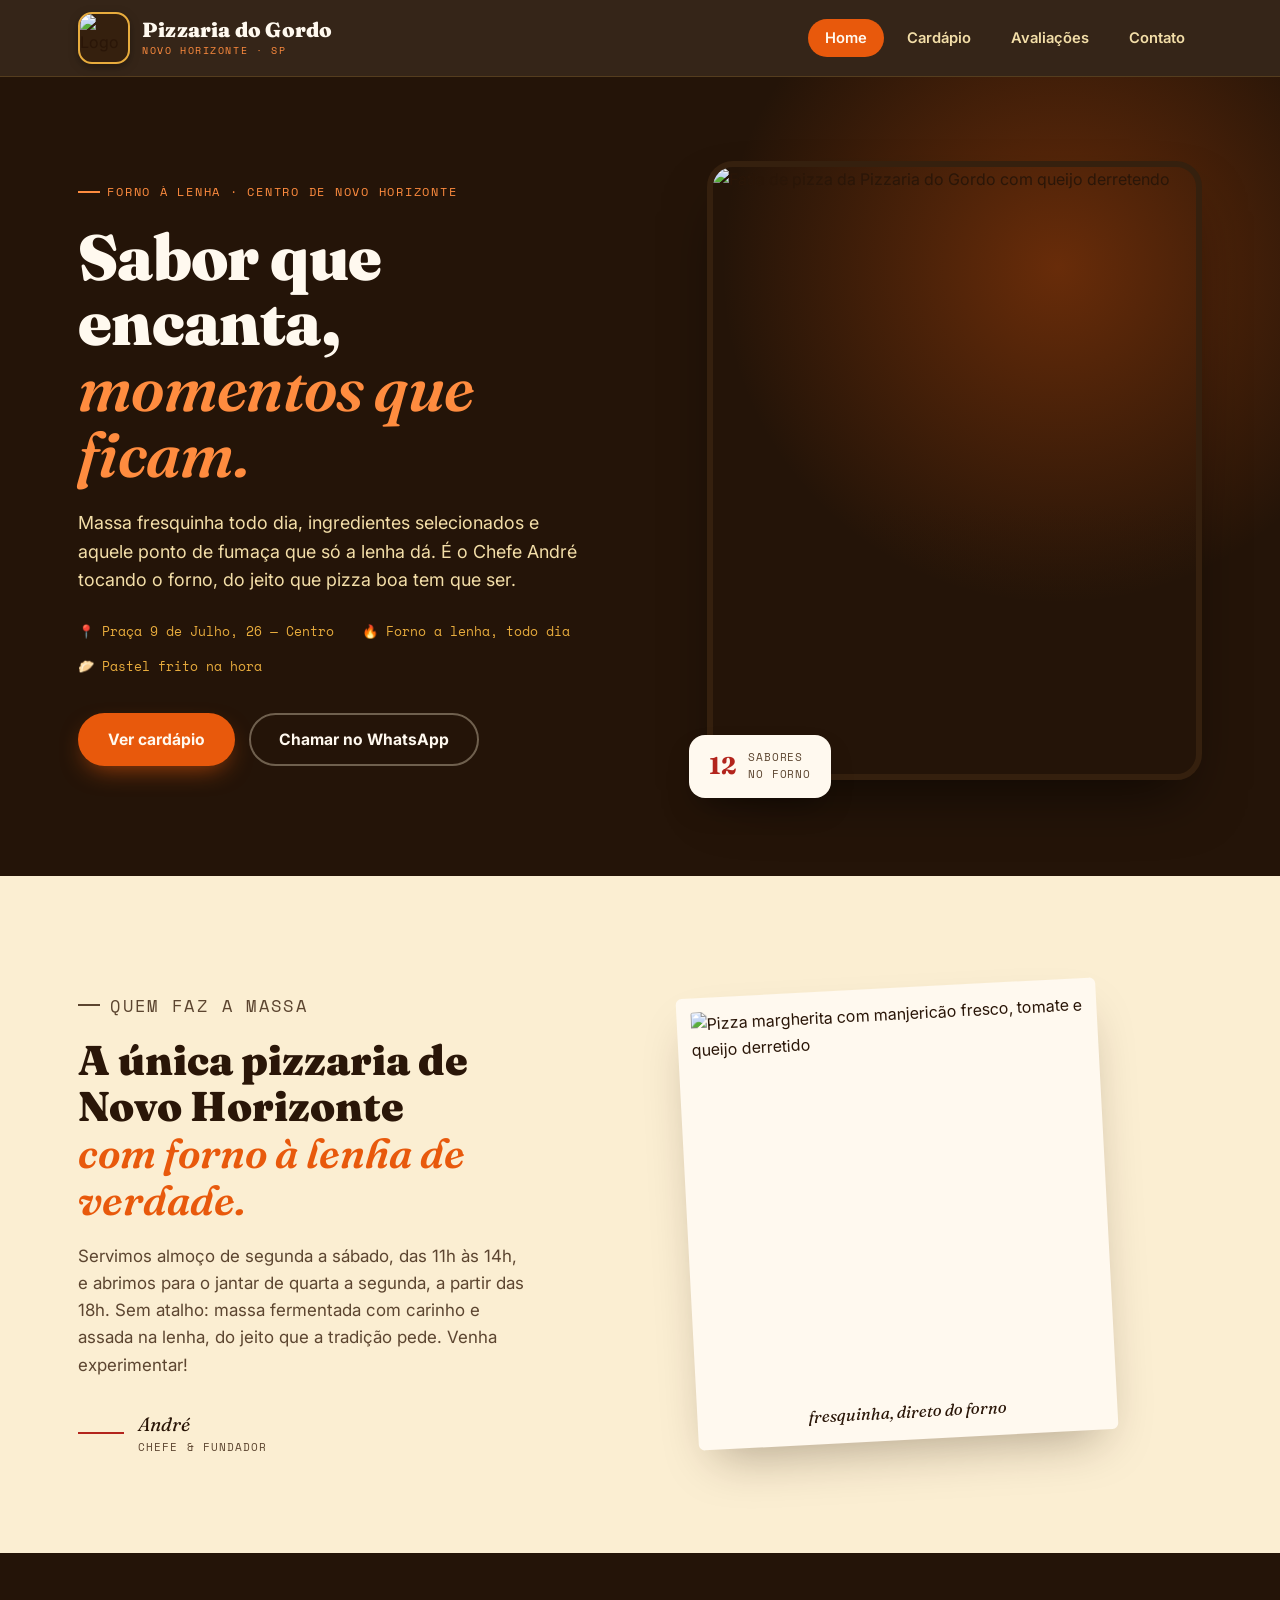
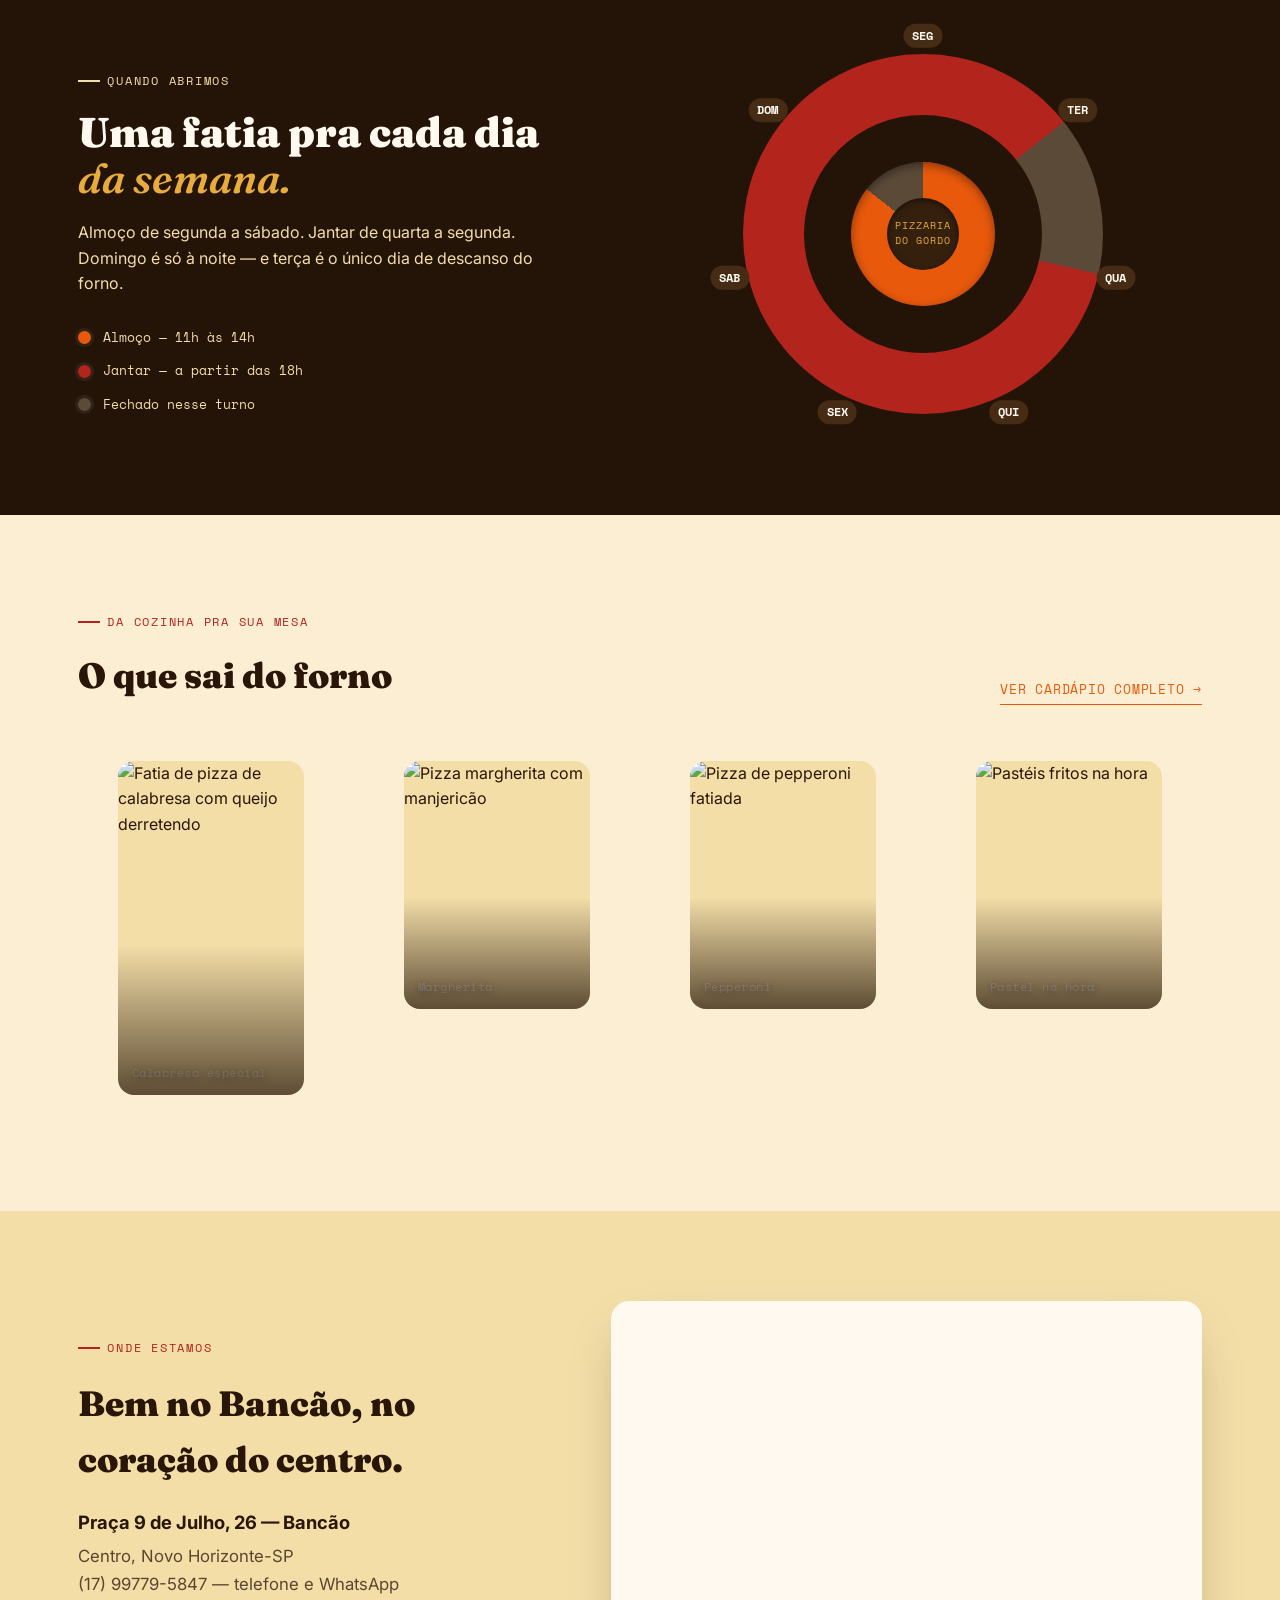
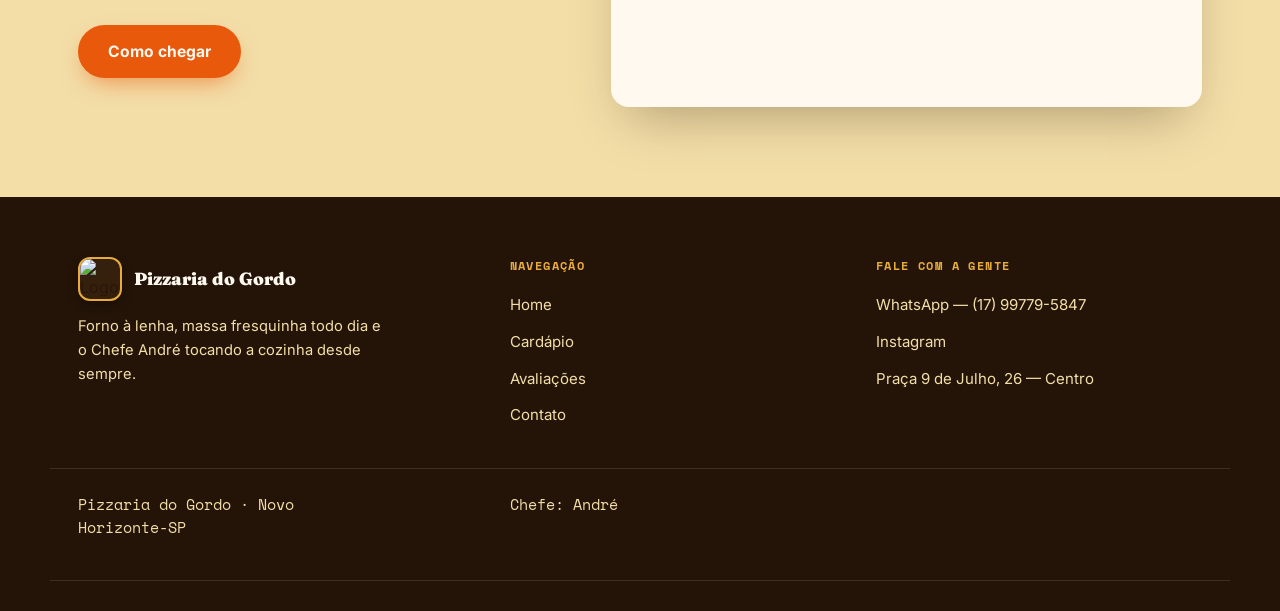
==== index.html @ e4cb2fdd "Painel admin e integração com Supabase" ====
<!DOCTYPE html>
<html lang="pt-br">
<head>
    <meta charset="UTF-8">
    <meta name="viewport" content="width=device-width, initial-scale=1.0">
    <title>Home — Pizzaria Do Gordo</title>
    <script>
        // lê a direção salva (vt-dir) antes da página desenhar, pra saber
        // de que lado o slide deve entrar — some em seguida
        (function () {
            var dir = sessionStorage.getItem("vt-dir");
            if (dir === "back") document.documentElement.classList.add("vt-back");
            sessionStorage.removeItem("vt-dir");
        })();
    </script>
    <link rel="stylesheet" href="style.css">
    <style>
        /* dados do horário — específico desta página (roda de fatias) */
        .wheel-ring{
            background: conic-gradient(
                var(--tomato)   0deg     51.43deg,   /* SEG jantar */
                var(--dot-off)  51.43deg 102.86deg,  /* TER jantar */
                var(--tomato)   102.86deg 154.29deg, /* QUA jantar */
                var(--tomato)   154.29deg 205.71deg, /* QUI jantar */
                var(--tomato)   205.71deg 257.14deg, /* SEX jantar */
                var(--tomato)   257.14deg 308.57deg, /* SAB jantar */
                var(--tomato)   308.57deg 360deg      /* DOM jantar */
            );
        }
        .wheel-inner{
            background: conic-gradient(
                var(--ember)    0deg     51.43deg,   /* SEG almoço */
                var(--ember)    51.43deg 102.86deg,  /* TER almoço */
                var(--ember)    102.86deg 154.29deg, /* QUA almoço */
                var(--ember)    154.29deg 205.71deg, /* QUI almoço */
                var(--ember)    205.71deg 257.14deg, /* SEX almoço */
                var(--ember)    257.14deg 308.57deg, /* SAB almoço */
                var(--dot-off)  308.57deg 360deg      /* DOM almoço */
            );
        }
        :root{ --dot-off: #5b4a38; }
        .wheel-label span{ transform: translate(-50%,-50%) rotate(var(--a)) translateY(-198px) rotate(calc(-1 * var(--a))); }
    </style>
</head>
<body>

<header class="site-header">
    <div class="wrap">
        <div class="brand">
            <div class="brand-badge"><img src="imgs/crop_logo.jpg" alt="Logo Pizzaria do Gordo"></div>
            <div class="brand-text">Pizzaria do Gordo<span>Novo Horizonte · SP</span></div>
        </div>
        <nav class="main-nav">
            <ul>
                <li><a href="index.html" class="is-active"><button>Home</button></a></li>
                <li><a href="cardapio.html"><button>Cardápio</button></a></li>
                <li><a href="avaliações.html"><button>Avaliações</button></a></li>
                <li><a href="contato.html"><button>Contato</button></a></li>
            </ul>
        </nav>
    </div>
</header>

<section class="hero">
    <div class="wrap">
        <div class="hero-copy">
            <p class="eyebrow hero-eyebrow">Forno à lenha · Centro de Novo Horizonte</p>
            <h1>Sabor que encanta,<br><em>momentos que ficam.</em></h1>
            <p class="hero-tagline">Massa fresquinha todo dia, ingredientes selecionados e aquele ponto de fumaça que só a lenha dá. É o Chefe André tocando o forno, do jeito que pizza boa tem que ser.</p>
            <ul class="hero-meta">
                <li>📍 Praça 9 de Julho, 26 — Centro</li>
                <li>🔥 Forno a lenha, todo dia</li>
                <li>🥟 Pastel frito na hora</li>
            </ul>
            <div class="hero-ctas">
                <a href="cardapio.html"><button class="btn btn-primary">Ver cardápio</button></a>
                <a href="https://wa.me/5517997795847" target="_blank"><button class="btn btn-ghost">Chamar no WhatsApp</button></a>
            </div>
        </div>
        <div class="hero-photo">
            <div class="hero-photo-frame">
                <img src="imgs/crop_cheesepull.jpg" alt="Fatia de pizza da Pizzaria do Gordo com queijo derretendo">
            </div>
            <div class="hero-chip">
                <strong>12</strong>
                <span>sabores<br>no forno</span>
            </div>
        </div>
    </div>
</section>

<section class="sobre">
    <div class="wrap">
        <div class="sobre-copy">
            <p class="eyebrow sobre-eyebrow">Quem faz a massa</p>
            <h2>A única pizzaria de Novo Horizonte<br><em>com forno à lenha de verdade.</em></h2>
            <p>Servimos almoço de segunda a sábado, das 11h às 14h, e abrimos para o jantar de quarta a segunda, a partir das 18h. Sem atalho: massa fermentada com carinho e assada na lenha, do jeito que a tradição pede. Venha experimentar!</p>
            <div class="sobre-signature">
                <div class="line"></div>
                <div>
                    <span>André</span>
                    <small>Chefe &amp; fundador</small>
                </div>
            </div>
        </div>
        <figure class="polaroid">
            <img src="imgs/crop_margherita.jpg" alt="Pizza margherita com manjericão fresco, tomate e queijo derretido">
            <figcaption>fresquinha, direto do forno</figcaption>
        </figure>
    </div>
</section>

<section class="horarios">
    <div class="wrap">
        <div class="horarios-copy">
            <p class="eyebrow horarios-eyebrow">Quando abrimos</p>
            <h2>Uma fatia pra cada dia<br><em>da semana.</em></h2>
            <p>Almoço de segunda a sábado. Jantar de quarta a segunda. Domingo é só à noite — e terça é o único dia de descanso do forno.</p>
            <ul class="legenda">
                <li><span class="dot dot-almoco"></span> Almoço — 11h às 14h</li>
                <li><span class="dot dot-jantar"></span> Jantar — a partir das 18h</li>
                <li><span class="dot dot-off"></span> Fechado nesse turno</li>
            </ul>
        </div>
        <div class="wheel-holder">
            <div class="wheel">
                <div class="wheel-ring"></div>
                <div class="wheel-mask"></div>
                <div class="wheel-inner"></div>
                <div class="wheel-center"><span>Pizzaria<br>do Gordo</span></div>

                <div class="wheel-label" style="--a:0deg"><span>SEG</span></div>
                <div class="wheel-label" style="--a:51.43deg"><span>TER</span></div>
                <div class="wheel-label" style="--a:102.86deg"><span>QUA</span></div>
                <div class="wheel-label" style="--a:154.29deg"><span>QUI</span></div>
                <div class="wheel-label" style="--a:205.71deg"><span>SEX</span></div>
                <div class="wheel-label" style="--a:257.14deg"><span>SAB</span></div>
                <div class="wheel-label" style="--a:308.57deg"><span>DOM</span></div>
            </div>
        </div>
    </div>
</section>

<section class="galeria">
    <div class="wrap">
        <div class="galeria-head">
            <div>
                <p class="eyebrow galeria-eyebrow">Da cozinha pra sua mesa</p>
                <h2>O que sai do forno</h2>
            </div>
            <a href="cardapio.html">Ver cardápio completo →</a>
        </div>
        <div class="galeria-grid">
            <figure>
                <img src="imgs/crop_cheesepull.jpg" alt="Fatia de pizza de calabresa com queijo derretendo">
                <figcaption>Calabresa especial</figcaption>
            </figure>
            <figure>
                <img src="imgs/crop_margherita.jpg" alt="Pizza margherita com manjericão">
                <figcaption>Margherita</figcaption>
            </figure>
            <figure>
                <img src="imgs/crop_pepperoni.jpg" alt="Pizza de pepperoni fatiada">
                <figcaption>Pepperoni</figcaption>
            </figure>
            <figure>
                <img src="imgs/crop_pastel.jpg" alt="Pastéis fritos na hora">
                <figcaption>Pastel na hora</figcaption>
            </figure>
        </div>
    </div>
</section>

<section class="local">
    <div class="wrap">
        <div>
            <p class="eyebrow local-eyebrow">Onde estamos</p>
            <h2>Bem no Bancão, no coração do centro.</h2>
            <address>
                <strong>Praça 9 de Julho, 26 — Bancão</strong>
                Centro, Novo Horizonte-SP<br>
                (17) 99779-5847 — telefone e WhatsApp
            </address>
            <a href="contato.html"><button class="btn btn-primary">Como chegar</button></a>
        </div>
        <div class="map-card">
            <iframe
                src="https://www.google.com/maps?q=Pizzaria+do+Gordo,+Pra%C3%A7a+9+de+Julho,+26,+Novo+Horizonte-SP&output=embed"
                loading="lazy"
                referrerpolicy="no-referrer-when-downgrade"
                allowfullscreen>
            </iframe>
        </div>
    </div>
</section>

<footer class="site-footer">
    <div class="wrap">
        <div class="footer-col">
            <div class="footer-brand">
                <div class="brand-badge"><img src="imgs/crop_logo.jpg" alt="Logo Pizzaria do Gordo"></div>
                <span>Pizzaria do Gordo</span>
            </div>
            <p>Forno à lenha, massa fresquinha todo dia e o Chefe André tocando a cozinha desde sempre.</p>
        </div>
        <div class="footer-col">
            <h3>Navegação</h3>
            <ul>
                <li><a href="index.html">Home</a></li>
                <li><a href="cardapio.html">Cardápio</a></li>
                <li><a href="avaliações.html">Avaliações</a></li>
                <li><a href="contato.html">Contato</a></li>
            </ul>
        </div>
        <div class="footer-col">
            <h3>Fale com a gente</h3>
            <ul>
                <li><a href="https://wa.me/5517997795847" target="_blank">WhatsApp — (17) 99779-5847</a></li>
                <li><a href="https://www.instagram.com/pizzasgordonh" target="_blank">Instagram</a></li>
                <li><a href="contato.html">Praça 9 de Julho, 26 — Centro</a></li>
            </ul>
        </div>
    </div>
    <div class="wrap footer-bottom">
        <p>Pizzaria do Gordo · Novo Horizonte-SP</p>
        <p>Chefe: André</p>
    </div>
</footer>

<script src="script.js"></script>
</body>
</html>
---- style.css ----
/* ===================================================================
   Pizzaria do Gordo — Design System
   Fogo de chão, massa de forno à lenha: quente, artesanal, sem pressa.
   =================================================================== */

@import url('https://fonts.googleapis.com/css2?family=Fraunces:ital,opsz,wght@0,9..144,500;0,9..144,600;0,9..144,900;1,9..144,600;1,9..144,900&family=Inter:wght@400;500;600;700&family=Space+Mono:wght@400;700&display=swap');

:root{
  /* --- paleta: brasas do forno --- */
  --charcoal:      #241408;   /* interior do forno à lenha */
  --charcoal-2:     #35200e;  /* madeira queimada, um tom acima */
  --charcoal-3:     #472c15;  /* borda / hover sobre escuro */
  --ember:          #e8590c;  /* brasa viva — cor de ação */
  --ember-light:    #ff8c3f;  /* brasa clara — hover / glow */
  --tomato:         #b3241c;  /* molho de tomate */
  --gold:           #e8ac3d;  /* queijo dourado */
  --cream:          #fbeed2;  /* farinha / massa crua */
  --cream-2:        #f3dea8;  /* crosta */
  --paper:          #fff9ef;  /* branco quente, cartões sobre escuro */
  --ink:            #2a1608;  /* texto sobre claro */
  --ink-soft:       #5c4530;  /* texto secundário sobre claro */

  --font-display: 'Fraunces', serif;
  --font-body: 'Inter', sans-serif;
  --font-mono: 'Space Mono', monospace;

  --container: 1180px;
  --radius: 18px;
}

/* ---------- reset ---------- */
*, *::before, *::after{ box-sizing: border-box; }
html{ scroll-behavior: smooth; }
body{
  margin:0;
  background: var(--cream);
  color: var(--ink);
  font-family: var(--font-body);
  font-size: 16px;
  line-height: 1.6;
  -webkit-font-smoothing: antialiased;
}
img{ max-width:100%; display:block; }
a{ color:inherit; text-decoration:none; }
ul{ margin:0; padding:0; list-style:none; }
h1,h2,h3,h4,p{ margin:0; }
.wrap{
  max-width: var(--container);
  margin: 0 auto;
  padding: 0 28px;
}

/* visible keyboard focus everywhere */
a:focus-visible, button:focus-visible{
  outline: 3px solid var(--gold);
  outline-offset: 3px;
}

@media (prefers-reduced-motion: reduce){
  *{ animation-duration: 0.001ms !important; animation-iteration-count: 1 !important; transition-duration: 0.001ms !important; scroll-behavior:auto !important; }
}

/* ---------- generic buttons (kept minimal — pages define their own look via classes) ---------- */
button{
  font-family: var(--font-body);
  cursor:pointer;
}

/* eyebrow / label style used across sections */
.eyebrow{
  display:inline-flex;
  align-items:center;
  gap:.6em;
  font-family: var(--font-mono);
  font-size: .78rem;
  letter-spacing: .14em;
  text-transform: uppercase;
}
.eyebrow::before{
  content:"";
  width: 22px;
  height: 2px;
  background: currentColor;
  display:inline-block;
}

/* ===================================================================
   HEADER / NAV
   =================================================================== */
.site-header{
  position: sticky;
  top: 0;
  z-index: 100;
  background: rgba(36, 20, 8, 0.92);
  backdrop-filter: blur(10px);
  border-bottom: 1px solid rgba(232, 172, 61, 0.18);
}
.site-header .wrap{
  display:flex;
  align-items:center;
  justify-content:space-between;
  gap: 20px;
  padding-top: 12px;
  padding-bottom: 12px;
}
.brand{
  display:flex;
  align-items:center;
  gap:12px;
}
.brand-badge{
  width: 52px;
  height: 52px;
  border-radius: 14px;
  overflow:hidden;
  border: 2px solid var(--gold);
  box-shadow: 0 3px 10px rgba(0,0,0,.35);
  flex-shrink:0;
  background: var(--charcoal-2);
}
.brand-badge img{ width:100%; height:100%; object-fit:cover; }
.brand-text{
  color: var(--paper);
  font-family: var(--font-display);
  font-weight: 900;
  font-size: 1.28rem;
  line-height: 1;
  letter-spacing: .01em;
}
.brand-text span{
  display:block;
  font-family: var(--font-mono);
  font-weight:400;
  font-size: .62rem;
  letter-spacing: .16em;
  text-transform: uppercase;
  color: var(--ember-light);
  margin-top: 5px;
}

.main-nav ul{
  display:flex;
  gap: 6px;
  flex-wrap: wrap;
}
.main-nav a{
  display:inline-block;
}
.main-nav button{
  background: transparent;
  border: 1px solid transparent;
  color: var(--cream-2);
  font-family: var(--font-body);
  font-weight: 600;
  font-size: .92rem;
  padding: 9px 16px;
  border-radius: 999px;
  transition: background .18s ease, color .18s ease, border-color .18s ease;
}
.main-nav button:hover{
  background: rgba(232, 89, 12, .16);
  border-color: rgba(232, 89, 12, .4);
  color: var(--ember-light);
}
.main-nav a.is-active button{
  background: var(--ember);
  color: var(--paper);
}

/* ===================================================================
   HERO
   =================================================================== */
.hero{
  position: relative;
  background: var(--charcoal);
  overflow: hidden;
  padding: 84px 0 96px;
}
.hero::before{
  /* ember glow */
  content:"";
  position:absolute;
  top: -20%;
  right: -10%;
  width: 700px;
  height: 700px;
  background: radial-gradient(circle, rgba(232,89,12,.35) 0%, rgba(232,89,12,0) 68%);
  pointer-events:none;
}
.hero .wrap{
  position:relative;
  z-index:2;
  display:grid;
  grid-template-columns: 1.1fr 0.95fr;
  gap: 56px;
  align-items:center;
}
.hero-eyebrow{ color: var(--ember-light); margin-bottom:22px; }
.hero h1{
  font-family: var(--font-display);
  color: var(--paper);
  font-weight: 900;
  font-size: clamp(2.6rem, 5vw, 4rem);
  line-height: 1.03;
  letter-spacing: -.01em;
}
.hero h1 em{
  font-style: italic;
  font-weight: 600;
  color: var(--ember-light);
}
.hero-tagline{
  margin-top: 22px;
  color: var(--cream-2);
  font-size: 1.12rem;
  max-width: 46ch;
}
.hero-meta{
  margin-top: 26px;
  display:flex;
  flex-wrap:wrap;
  gap: 14px 28px;
  font-family: var(--font-mono);
  font-size: .82rem;
  color: var(--gold);
}
.hero-meta li{ display:flex; align-items:center; gap:8px; }

.hero-ctas{
  margin-top: 36px;
  display:flex;
  flex-wrap:wrap;
  gap: 14px;
}
.btn{
  display:inline-flex;
  align-items:center;
  gap: 10px;
  font-family: var(--font-body);
  font-weight: 700;
  font-size: .98rem;
  padding: 15px 28px;
  border-radius: 999px;
  border: 2px solid transparent;
  transition: transform .16s ease, background .16s ease, border-color .16s ease, color .16s ease;
}
.btn:hover{ transform: translateY(-2px); }
.btn-primary{
  background: var(--ember);
  color: var(--paper);
  box-shadow: 0 10px 24px -8px rgba(232,89,12,.65);
}
.btn-primary:hover{ background: var(--ember-light); }
.btn-ghost{
  background: transparent;
  border-color: rgba(251,238,210,.35);
  color: var(--paper);
}
.btn-ghost:hover{ border-color: var(--gold); color: var(--gold); }

.hero-photo{
  position:relative;
}
.hero-photo-frame{
  position:relative;
  border-radius: 26px;
  overflow:hidden;
  aspect-ratio: 4/5;
  border: 6px solid var(--charcoal-2);
  box-shadow: 0 30px 60px -20px rgba(0,0,0,.6);
}
.hero-photo-frame img{
  width:100%; height:100%; object-fit:cover; object-position: 15% 35%;
}
.hero-photo-frame::after{
  content:"";
  position:absolute; inset:0;
  background: linear-gradient(180deg, rgba(36,20,8,0) 55%, rgba(36,20,8,.55) 100%);
}
.hero-chip{
  position:absolute;
  bottom: -18px;
  left: -18px;
  background: var(--paper);
  border-radius: 16px;
  padding: 14px 20px;
  box-shadow: 0 14px 30px -10px rgba(0,0,0,.4);
  display:flex;
  align-items:center;
  gap: 12px;
  z-index: 3;
}
.hero-chip strong{
  font-family: var(--font-display);
  font-size: 1.5rem;
  color: var(--tomato);
  display:block;
  line-height:1;
}
.hero-chip span{
  font-family: var(--font-mono);
  font-size: .68rem;
  letter-spacing: .08em;
  text-transform: uppercase;
  color: var(--ink-soft);
}

/* ===================================================================
   SOBRE
   =================================================================== */
.sobre{
  background: var(--cream);
  padding: 96px 0;
}
.sobre .wrap{
  display:grid;
  grid-template-columns: 0.85fr 1.15fr;
  gap: 64px;
  align-items:center;
}
.sobre-eyebrow{ color: var(--tomato); margin-bottom: 18px; }
.sobre h2{
  font-family: var(--font-display);
  font-weight: 900;
  font-size: clamp(1.9rem, 3.4vw, 2.6rem);
  color: var(--ink);
  line-height: 1.12;
}
.sobre h2 em{ font-style: italic; font-weight:600; color: var(--ember); }
.sobre p{
  margin-top: 20px;
  color: var(--ink-soft);
  font-size: 1.06rem;
  max-width: 52ch;
}
.sobre-signature{
  margin-top: 30px;
  display:flex;
  align-items:center;
  gap: 14px;
}
.sobre-signature .line{
  width: 46px; height: 2px; background: var(--tomato);
}
.sobre-signature span{
  font-family: var(--font-display);
  font-style: italic;
  font-size: 1.2rem;
  color: var(--ink);
}
.sobre-signature small{
  display:block;
  font-family: var(--font-mono);
  font-size: .68rem;
  letter-spacing: .1em;
  text-transform: uppercase;
  color: var(--ink-soft);
}

.polaroid{
  position:relative;
  background: var(--paper);
  padding: 14px 14px 46px;
  border-radius: 6px;
  box-shadow: 0 24px 50px -18px rgba(42,22,8,.35);
  transform: rotate(-3deg);
  max-width: 420px;
  margin: 0 auto;
}
.polaroid img{
  width: 100%;
  border-radius: 3px;
  aspect-ratio: 1/1;
  object-fit: cover;
}
.polaroid figcaption{
  position:absolute;
  bottom: 14px; left: 14px; right:14px;
  font-family: var(--font-display);
  font-style: italic;
  font-size: 1.05rem;
  color: var(--ink);
  text-align:center;
}

/* ===================================================================
   HORÁRIOS — roda de fatias (elemento assinatura)
   =================================================================== */
.horarios{
  background: var(--charcoal);
  padding: 100px 0;
  position: relative;
}
.horarios .wrap{
  display:grid;
  grid-template-columns: 0.95fr 1.05fr;
  gap: 60px;
  align-items:center;
}
.horarios-eyebrow{ color: var(--ember-light); margin-bottom: 18px; }
.horarios h2{
  font-family: var(--font-display);
  font-weight: 900;
  color: var(--paper);
  font-size: clamp(1.9rem, 3.4vw, 2.6rem);
  line-height: 1.12;
}
.horarios h2 em{ font-style:italic; font-weight:600; color: var(--gold); }
.horarios p{
  margin-top: 18px;
  color: var(--cream-2);
  max-width: 48ch;
}

.legenda{
  margin-top: 30px;
  display:flex;
  flex-direction:column;
  gap: 12px;
}
.legenda li{
  display:flex;
  align-items:center;
  gap: 12px;
  font-family: var(--font-mono);
  font-size: .84rem;
  color: var(--cream-2);
}
.dot{
  width: 13px; height:13px; border-radius:50%; flex-shrink:0;
  box-shadow: 0 0 0 3px rgba(255,255,255,.06);
}
.dot-almoco{ background: var(--ember); }
.dot-jantar{ background: var(--tomato); }
.dot-off{ background: #5b4a38; }

.wheel-holder{
  display:flex;
  justify-content:center;
}
.wheel{
  position: relative;
  width: min(360px, 78vw);
  aspect-ratio: 1/1;
}
.wheel-ring{
  position:absolute; inset:0;
  border-radius:50%;
}
.wheel-mask{
  position:absolute;
  inset: 17%;
  border-radius:50%;
  background: var(--charcoal);
}
.wheel-inner{
  position:absolute;
  inset: 30%;
  border-radius:50%;
  box-shadow: inset 0 3px 10px rgba(0,0,0,.4);
}
.wheel-center{
  position:absolute;
  inset: 40%;
  border-radius:50%;
  background: var(--charcoal-2);
  display:flex;
  align-items:center;
  justify-content:center;
  text-align:center;
  box-shadow: inset 0 2px 6px rgba(0,0,0,.5);
}
.wheel-center span{
  font-family: var(--font-mono);
  font-size: .62rem;
  letter-spacing: .1em;
  color: var(--gold);
  text-transform: uppercase;
  line-height:1.5;
}
.wheel-label{
  position:absolute;
  top:50%; left:50%;
  width: 0;
  height: 0;
}
.wheel-label span{
  position:absolute;
  transform: translate(-50%,-50%);
  font-family: var(--font-mono);
  font-weight:700;
  font-size: .72rem;
  color: var(--paper);
  background: var(--charcoal-3);
  border-radius: 999px;
  padding: 3px 9px;
  white-space:nowrap;
}

/* ===================================================================
   GALERIA
   =================================================================== */
.galeria{
  background: var(--cream);
  padding: 90px 0 100px;
}
.galeria-head{
  display:flex;
  align-items:flex-end;
  justify-content:space-between;
  gap: 20px;
  flex-wrap:wrap;
  margin-bottom: 40px;
}
.galeria-eyebrow{ color: var(--tomato); margin-bottom: 16px; }
.galeria-head h2{
  font-family: var(--font-display);
  font-weight: 900;
  font-size: clamp(1.7rem, 3vw, 2.2rem);
  color: var(--ink);
}
.galeria-head a{
  font-family: var(--font-mono);
  font-size: .8rem;
  letter-spacing:.06em;
  text-transform:uppercase;
  color: var(--ember);
  border-bottom: 1px solid var(--ember);
  padding-bottom: 3px;
  white-space:nowrap;
}
.galeria-grid{
  display:grid;
  grid-template-columns: repeat(4, 1fr);
  gap: 20px;
}
.galeria-grid figure{
  position:relative;
  border-radius: 16px;
  overflow:hidden;
  aspect-ratio: 3/4;
  background: var(--cream-2);
}
.galeria-grid figure:first-child{
  grid-row: span 2;
  aspect-ratio: 3/5.4;
}
.galeria-grid img{
  width:100%; height:100%; object-fit:cover;
  transition: transform .5s ease;
}
.galeria-grid figure:hover img{ transform: scale(1.06); }
.galeria-grid figcaption{
  position:absolute;
  left:14px; bottom:12px;
  color: var(--paper);
  font-family: var(--font-mono);
  font-size: .74rem;
  letter-spacing:.04em;
  text-shadow: 0 2px 8px rgba(0,0,0,.6);
}
.galeria-grid figure::after{
  content:"";
  position:absolute; inset:0;
  background: linear-gradient(180deg, rgba(36,20,8,0) 55%, rgba(36,20,8,.72) 100%);
}

/* ===================================================================
   LOCALIZAÇÃO
   =================================================================== */
.local{
  background: var(--cream-2);
  padding: 90px 0;
}
.local .wrap{
  display:grid;
  grid-template-columns: 0.9fr 1.1fr;
  gap: 50px;
  align-items:center;
}
.local-eyebrow{ color: var(--tomato); margin-bottom:18px; }
.local h2{
  font-family: var(--font-display);
  font-weight:900;
  font-size: clamp(1.7rem, 3vw, 2.2rem);
  color: var(--ink);
}
.local address{
  font-style:normal;
  margin-top: 18px;
  color: var(--ink-soft);
  font-size: 1.05rem;
  line-height:1.7;
}
.local address strong{ color: var(--ink); display:block; font-size: 1.15rem; margin-bottom:4px; }
.local .btn{ margin-top: 26px; }

.map-card{
  position:relative;
  border-radius: var(--radius);
  overflow:hidden;
  aspect-ratio: 16/11;
  background: var(--paper);
  border: 6px solid var(--paper);
  box-shadow: 0 24px 50px -18px rgba(42,22,8,.35);
}
.map-card iframe{
  width: 100%;
  height: 100%;
  border: 0;
  display: block;
  filter: saturate(.9) contrast(1.02);
}

/* ===================================================================
   FOOTER
   =================================================================== */
.site-footer{
  background: var(--charcoal);
  padding: 60px 0 30px;
}
.site-footer .wrap{
  display:grid;
  grid-template-columns: 1.2fr 1fr 1fr;
  gap: 40px;
  padding-bottom: 40px;
  border-bottom: 1px solid rgba(251,238,210,.12);
}
.footer-brand{
  display:flex;
  align-items:center;
  gap: 12px;
  margin-bottom: 14px;
}
.footer-brand .brand-badge{ width:44px; height:44px; border-radius:12px; }
.footer-brand span{
  font-family: var(--font-display);
  font-weight:900;
  font-size: 1.1rem;
  color: var(--paper);
}
.site-footer p{ color: var(--cream-2); font-size: .92rem; max-width: 34ch; }
.footer-col h3{
  font-family: var(--font-mono);
  font-size: .74rem;
  letter-spacing: .12em;
  text-transform: uppercase;
  color: var(--gold);
  margin-bottom: 16px;
}
.footer-col ul{ display:flex; flex-direction:column; gap: 11px; }
.footer-col a{
  color: var(--cream-2);
  font-size: .94rem;
  transition: color .15s ease;
}
.footer-col a:hover{ color: var(--ember-light); }
.footer-bottom{
  padding-top: 24px;
  display:flex;
  justify-content:space-between;
  flex-wrap:wrap;
  gap: 10px;
  font-family: var(--font-mono);
  font-size: .74rem;
  color: rgba(251,238,210,.5);
}

/* ===================================================================
   BOTÃO FLUTUANTE (WhatsApp) — usado em outras páginas do site
   =================================================================== */
#btn-flutuante{
  position: fixed;
  right: 20px;
  bottom: 20px;
  z-index: 1000;
  text-decoration: none;
}
#btn-flutuante button{
  padding: 16px 22px;
  border-radius: 50px;
  border: none;
  background-color: var(--ember);
  color: var(--paper);
  font-weight: 700;
  cursor: pointer;
  box-shadow: 0 8px 20px -6px rgba(0,0,0,.45);
  transition: background-color .18s ease, transform .18s ease;
}
#btn-flutuante button:hover{
  background-color: var(--tomato);
  transform: translateY(-2px);
}

/* ===================================================================
   PAGE HERO — cabeçalho escuro reutilizável nas páginas internas
   =================================================================== */
.page-hero{
  position: relative;
  background: var(--charcoal);
  overflow: hidden;
  padding: 72px 0 66px;
}
.page-hero::before{
  content:"";
  position:absolute;
  top: -30%;
  right: -8%;
  width: 480px;
  height: 480px;
  background: radial-gradient(circle, rgba(232,89,12,.32) 0%, rgba(232,89,12,0) 68%);
  pointer-events:none;
}
.page-hero .wrap{ position:relative; z-index:2; }
.page-hero .eyebrow{ color: var(--ember-light); margin-bottom: 18px; }
.page-hero h1{
  font-family: var(--font-display);
  color: var(--paper);
  font-weight: 900;
  font-size: clamp(2.1rem, 4.4vw, 3.1rem);
  line-height: 1.05;
  letter-spacing: -.01em;
}
.page-hero h1 em{ font-style: italic; font-weight: 600; color: var(--gold); }
.page-hero p{
  margin-top: 18px;
  color: var(--cream-2);
  font-size: 1.05rem;
  max-width: 56ch;
}

/* ===================================================================
   CARDÁPIO — lista de itens com contador
   =================================================================== */
.menu-section{
  background: var(--cream);
  padding: 76px 0 120px;
}
.menu-section-head{ margin-bottom: 36px; }
.menu-section-head .eyebrow{ color: var(--tomato); margin-bottom: 16px; }
.menu-section-head h2{
  font-family: var(--font-display);
  font-weight: 900;
  font-size: clamp(1.6rem, 3vw, 2.1rem);
  color: var(--ink);
}
.menu-list{
  display:flex;
  flex-direction:column;
  gap: 14px;
  max-width: 720px;
}
.menu-item{
  background: var(--paper);
  border-radius: 16px;
  padding: 16px 22px;
  display:flex;
  align-items:center;
  justify-content:space-between;
  gap: 20px;
  flex-wrap: wrap;
  box-shadow: 0 10px 26px -18px rgba(42,22,8,.3);
  border: 1px solid rgba(42,22,8,.06);
}
.menu-item-name{
  font-family: var(--font-display);
  font-weight: 600;
  font-size: 1.14rem;
  color: var(--ink);
  margin: 0;
}
.menu-item-name small{
  display:block;
  font-family: var(--font-mono);
  font-size: .68rem;
  letter-spacing: .1em;
  text-transform: uppercase;
  color: var(--ink-soft);
  margin-top: 4px;
}
.stepper{
  display:flex;
  align-items:center;
  gap: 16px;
}
.stepper button{
  width: 38px; height:38px;
  border-radius: 50%;
  border: 2px solid var(--ember);
  background: transparent;
  color: var(--ember);
  font-family: var(--font-body);
  font-size: 1.15rem;
  font-weight: 700;
  line-height:1;
  display:flex;
  align-items:center;
  justify-content:center;
  transition: background .15s ease, color .15s ease, transform .15s ease;
}
.stepper button:hover{ background: var(--ember); color: var(--paper); transform: translateY(-1px); }
.stepper .qty{
  font-family: var(--font-mono);
  font-weight: 700;
  font-size: 1.1rem;
  color: var(--ink);
  min-width: 20px;
  text-align:center;
  margin: 0;
}
.menu-note{
  margin-top: 26px;
  font-family: var(--font-mono);
  font-size: .8rem;
  color: var(--ink-soft);
  max-width: 60ch;
}

/* botão flutuante de pedido — texto extra ao lado do valor no mobile */
#btn-flutuante button{ font-family: var(--font-body); font-size: .96rem; }

/* ===================================================================
   CONTATO — resumo do pedido + links + endereço
   =================================================================== */
.contato-grid{
  background: var(--cream);
  padding: 76px 0 40px;
}
.contato-grid .wrap{
  display:grid;
  grid-template-columns: 1fr 1fr;
  gap: 40px;
  align-items:start;
}
.resumo-card{
  background: var(--paper);
  border-radius: var(--radius);
  padding: 28px 30px;
  box-shadow: 0 20px 44px -22px rgba(42,22,8,.32);
}
.resumo-card .eyebrow{ color: var(--tomato); margin-bottom: 14px; }
.resumo-card h2{
  font-family: var(--font-display);
  font-weight: 800;
  font-size: 1.4rem;
  color: var(--ink);
  margin-bottom: 6px;
}
#resumo-pedido{
  margin-top: 16px;
  display:flex;
  flex-direction:column;
  gap: 10px;
}
#resumo-pedido p{
  font-family: var(--font-body);
  font-weight: 600;
  font-size: 1rem;
  color: var(--ink);
  background: var(--cream-2);
  border-radius: 10px;
  padding: 10px 14px;
  margin: 0;
}
#resumo-pedido:empty::before{
  content: "Nenhum pedido por aqui ainda — monte o seu no cardápio e volte pra confirmar.";
  display:block;
  margin-top: 16px;
  font-family: var(--font-mono);
  font-size: .82rem;
  line-height: 1.7;
  color: var(--ink-soft);
}
.resumo-card .btn{ margin-top: 22px; }

.contact-card{
  background: var(--charcoal);
  border-radius: var(--radius);
  padding: 30px 32px;
}
.contact-card .eyebrow{ color: var(--ember-light); margin-bottom: 14px; }
.contact-card h2{
  font-family: var(--font-display);
  font-weight: 800;
  font-size: 1.4rem;
  color: var(--paper);
  margin-bottom: 10px;
}
.contact-card p{ color: var(--cream-2); font-size: .96rem; max-width: 40ch; }
.contact-links{
  display:flex;
  flex-wrap:wrap;
  gap: 12px;
  margin-top: 22px;
}
.btn-outline{
  background: transparent;
  border-color: rgba(251,238,210,.35);
  color: var(--paper);
}
.btn-outline:hover{ border-color: var(--gold); color: var(--gold); }

.contato-endereco{
  padding: 40px 0 90px;
  background: var(--cream);
}
.contato-endereco .wrap{
  display:grid;
  grid-template-columns: 0.9fr 1.1fr;
  gap: 50px;
  align-items:center;
}

/* ===================================================================
   AVALIAÇÕES — em manutenção
   =================================================================== */
.maintenance{
  background: var(--charcoal);
  min-height: 56vh;
  display:flex;
  align-items:center;
  justify-content:center;
  text-align:center;
  padding: 90px 24px;
  position: relative;
  overflow:hidden;
}
.maintenance::before{
  content:"";
  position:absolute;
  top: -20%;
  left: 50%;
  transform: translateX(-50%);
  width: 620px;
  height: 620px;
  background: radial-gradient(circle, rgba(232,89,12,.28) 0%, rgba(232,89,12,0) 68%);
  pointer-events:none;
}
.maintenance-card{
  position:relative;
  z-index:2;
  max-width: 520px;
}
.maintenance-icon{
  display:inline-flex;
  align-items:center;
  justify-content:center;
  width: 68px; height: 68px;
  border-radius: 50%;
  background: var(--charcoal-2);
  border: 2px solid var(--gold);
  font-size: 1.7rem;
  margin-bottom: 26px;
}
.maintenance h1{
  font-family: var(--font-display);
  font-weight: 900;
  color: var(--paper);
  font-size: clamp(1.8rem, 4vw, 2.5rem);
  line-height: 1.1;
}
.maintenance h1 em{ font-style: italic; font-weight:600; color: var(--gold); }
.maintenance p{
  margin-top: 16px;
  color: var(--cream-2);
  font-size: 1.02rem;
}
.maintenance .btn{ margin-top: 30px; }

@media (max-width: 900px){
  .contato-grid .wrap, .contato-endereco .wrap{ grid-template-columns: 1fr; }
}
@media (max-width: 640px){
  .menu-item{ padding: 14px 18px; }
  .page-hero{ padding: 56px 0 52px; }
}
@media (max-width: 980px){
  .hero .wrap, .sobre .wrap, .horarios .wrap, .local .wrap{
    grid-template-columns: 1fr;
  }
  .hero-photo{ order:-1; max-width: 420px; margin: 0 auto; }
  .galeria-grid{ grid-template-columns: repeat(2,1fr); }
  .galeria-grid figure:first-child{ grid-row: span 1; aspect-ratio: 3/4; }
  .site-footer .wrap{ grid-template-columns: 1fr; gap: 28px; }
}
@media (max-width: 640px){
  .site-header .wrap{ flex-direction:column; align-items:flex-start; gap:14px; }
  .main-nav ul{ width:100%; }
  .main-nav button{ padding: 8px 12px; font-size:.86rem; }
  .hero{ padding: 56px 0 70px; }
  .hero-chip{ left: 8px; bottom:-14px; padding: 10px 14px; }
  .sobre, .horarios, .galeria, .local{ padding: 64px 0; }
}

/* ===================================================================
   TRANSIÇÃO ENTRE PÁGINAS — efeito de "slide" ao trocar de aba
   Usa a View Transitions API (nativa do CSS, sem JS). Funciona em
   navegadores baseados em Chromium (Chrome, Edge...); nos demais a
   navegação acontece normal, sem transição — nada quebra.
   =================================================================== */
@view-transition{
  navigation: auto;
}

/* header e rodapé ficam parados — só o conteúdo do meio desliza */
.site-header{ view-transition-name: site-header; }
.site-footer{ view-transition-name: site-footer; }
#btn-flutuante{ view-transition-name: btn-flutuante; }

::view-transition-old(root),
::view-transition-new(root){
  animation-duration: .5s;
  animation-timing-function: cubic-bezier(.4,0,.2,1);
}
::view-transition-old(root){ animation-name: pdg-slide-out; }
::view-transition-new(root){ animation-name: pdg-slide-in; }

@keyframes pdg-slide-out{
  to{ transform: translateX(-38%); opacity: 0; }
}
@keyframes pdg-slide-in{
  from{ transform: translateX(38%); opacity: 0; }
}

/* header/rodapé: troca suave no lugar, sem deslizar junto */
::view-transition-old(site-header),
::view-transition-new(site-header),
::view-transition-old(site-footer),
::view-transition-new(site-footer),
::view-transition-old(btn-flutuante),
::view-transition-new(btn-flutuante){
  animation-duration: .2s;
}

@media (prefers-reduced-motion: reduce){
  @view-transition{ navigation: none; }
}

/* --- direção reversa: voltando pra uma aba à esquerda na barra --- */
html.vt-back::view-transition-old(root){ animation-name: pdg-slide-out-rev; }
html.vt-back::view-transition-new(root){ animation-name: pdg-slide-in-rev; }

@keyframes pdg-slide-out-rev{
  to{ transform: translateX(38%); opacity: 0; }
}
@keyframes pdg-slide-in-rev{
  from{ transform: translateX(-38%); opacity: 0; }
}
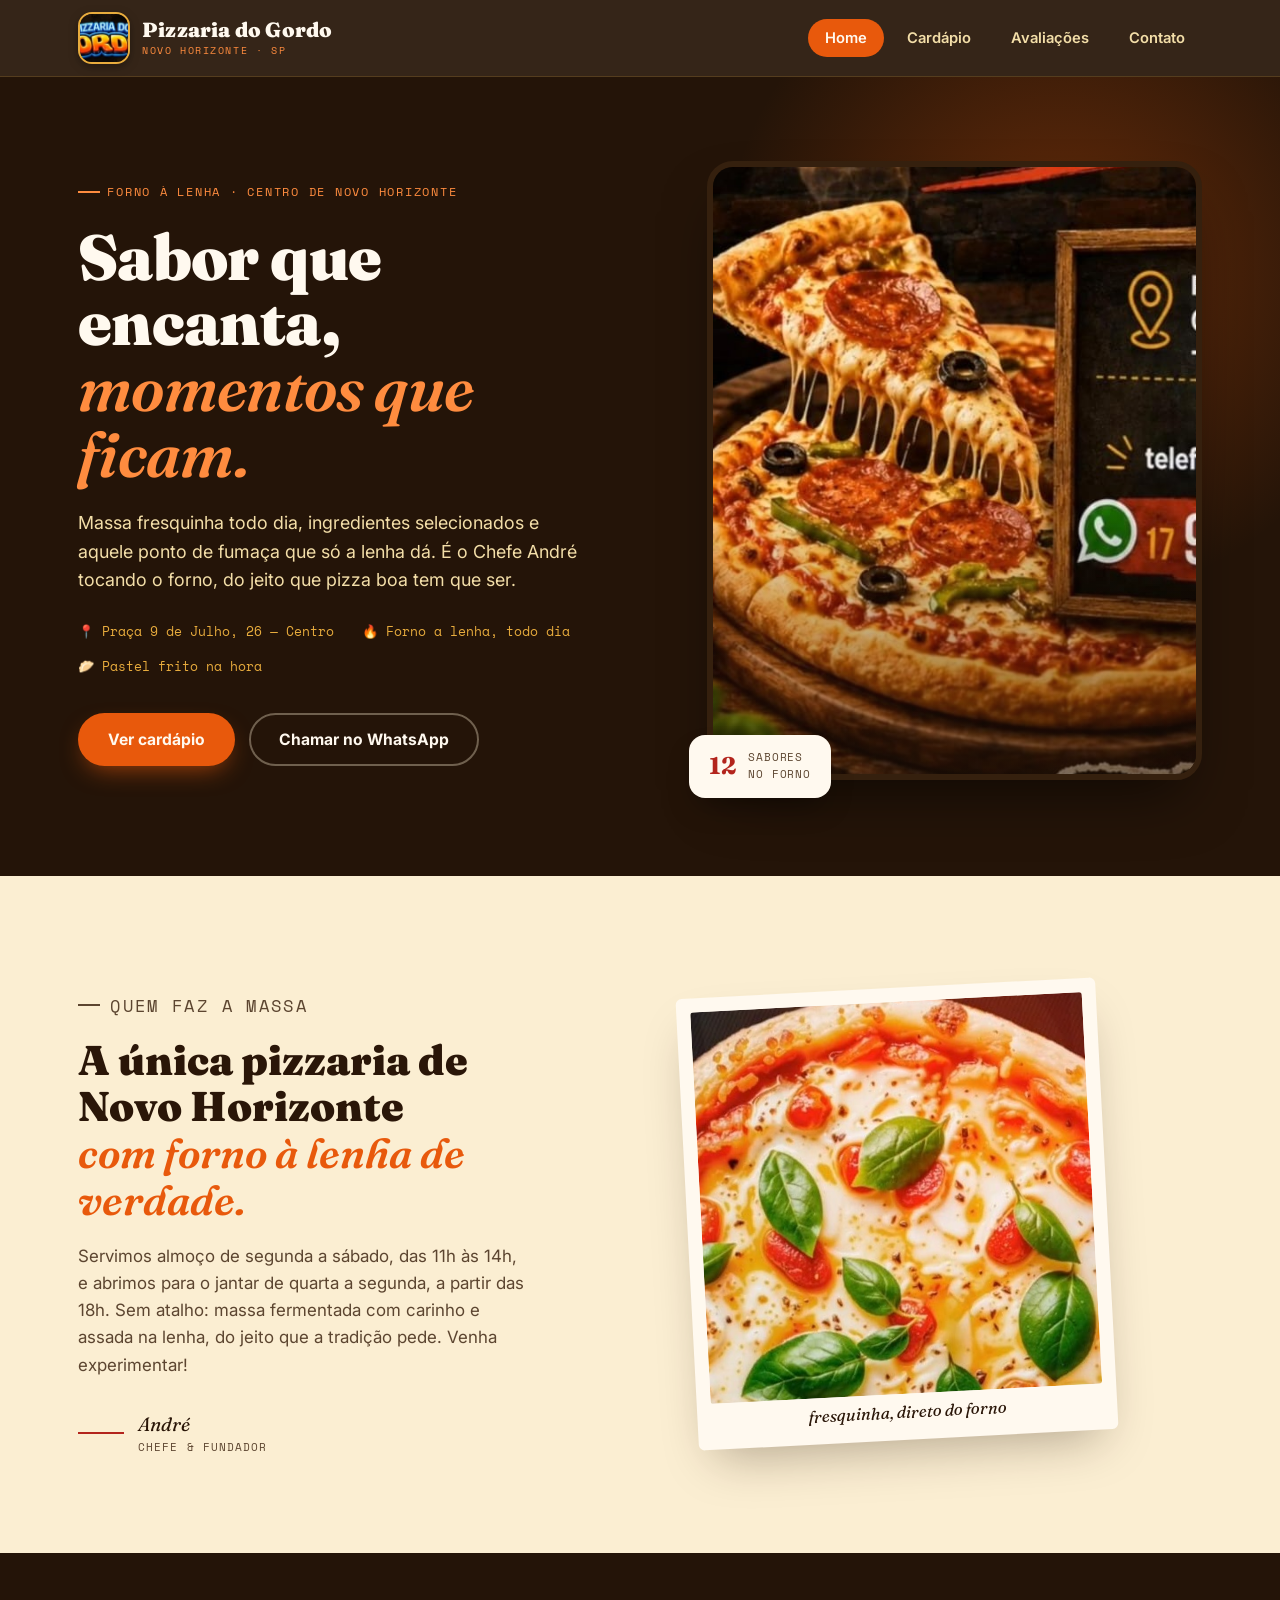
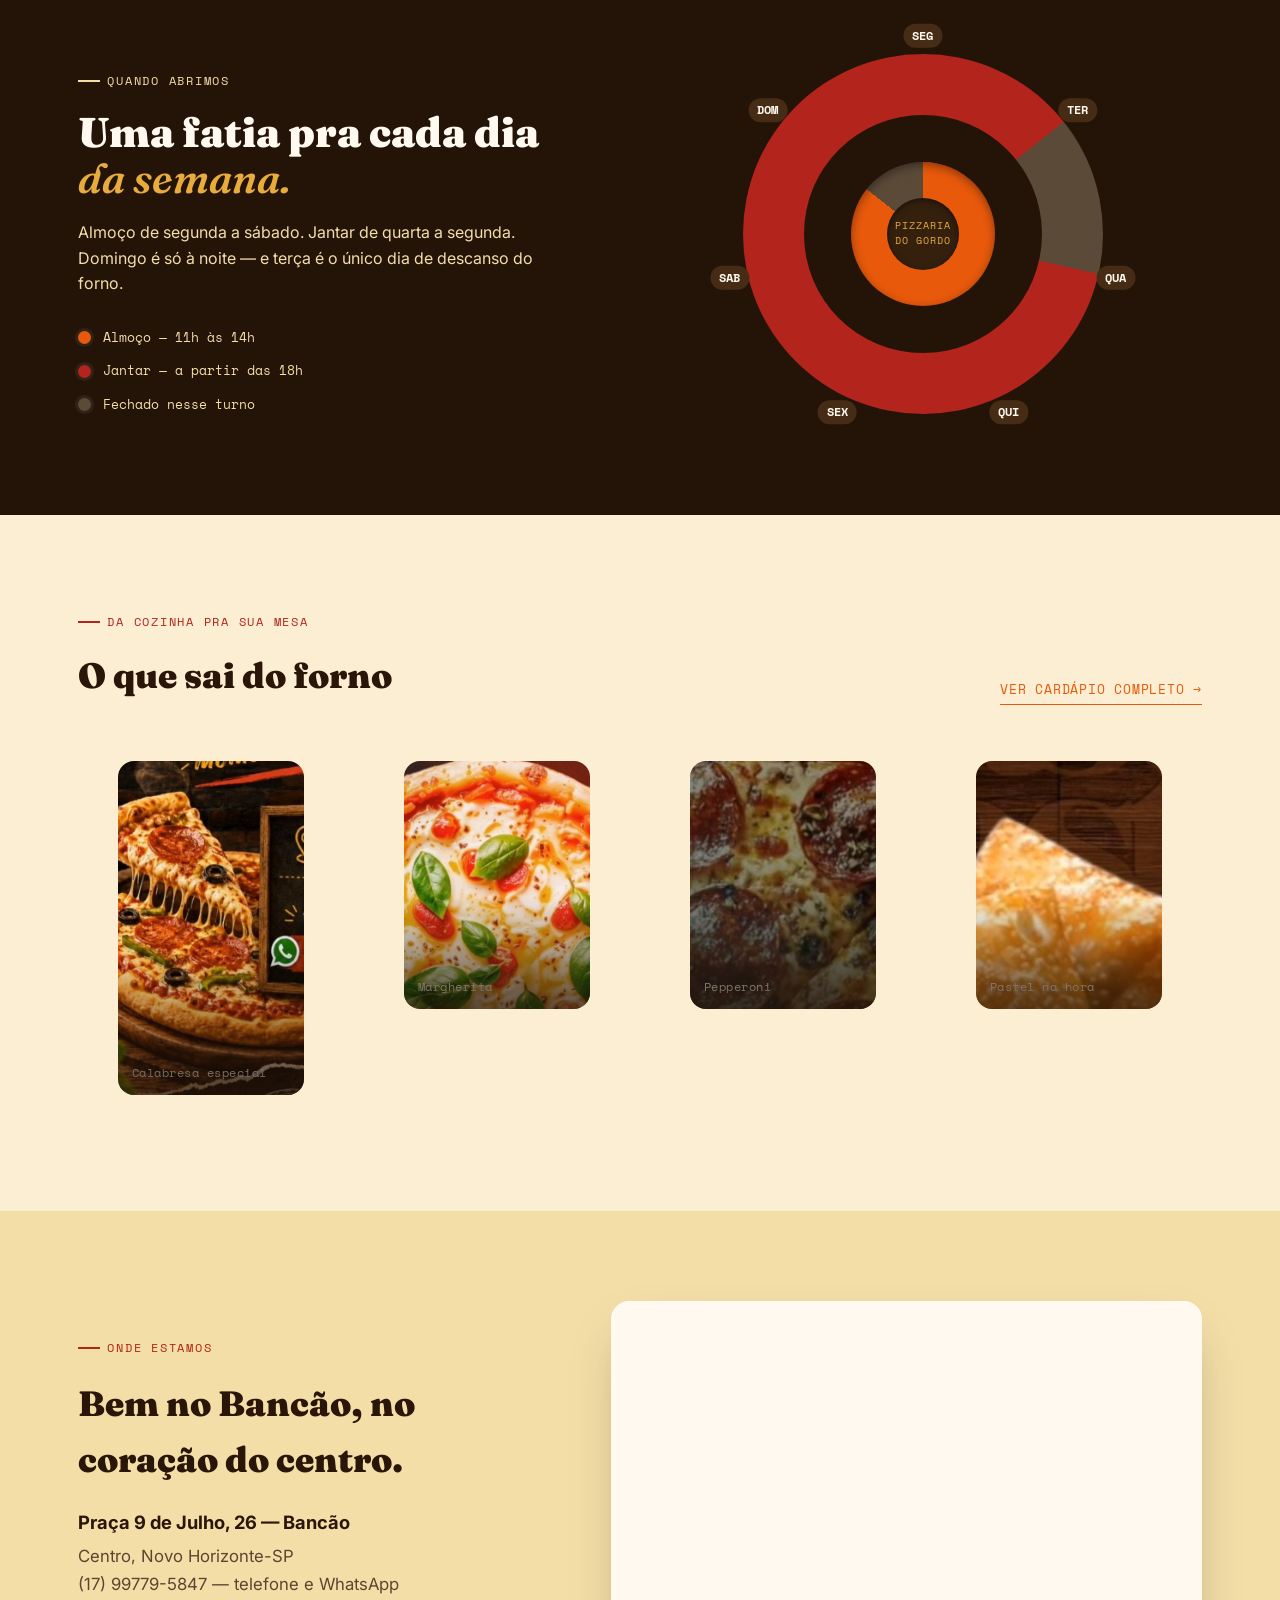
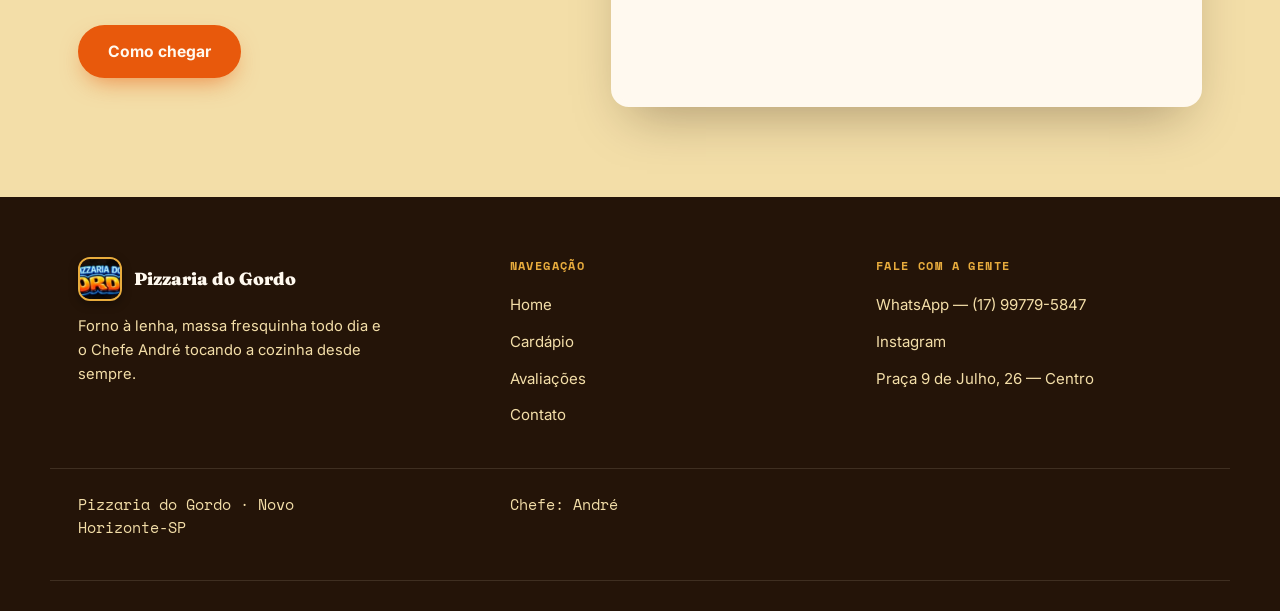
==== commit afbdbea0: "mudanças no Cardápio" ====
--- a/index.html
+++ b/index.html
@@ -54,7 +54,7 @@
             <ul>
                 <li><a href="index.html" class="is-active"><button>Home</button></a></li>
                 <li><a href="cardapio.html"><button>Cardápio</button></a></li>
-                <li><a href="avaliações.html"><button>Avaliações</button></a></li>
+                <li><a href="avaliacoes.html"><button>Avaliações</button></a></li>
                 <li><a href="contato.html"><button>Contato</button></a></li>
             </ul>
         </nav>
@@ -208,7 +208,7 @@
             <ul>
                 <li><a href="index.html">Home</a></li>
                 <li><a href="cardapio.html">Cardápio</a></li>
-                <li><a href="avaliações.html">Avaliações</a></li>
+                <li><a href="avaliacoes.html">Avaliações</a></li>
                 <li><a href="contato.html">Contato</a></li>
             </ul>
         </div>
--- a/style.css
+++ b/style.css
@@ -1046,3 +1046,132 @@
 @keyframes pdg-slide-in-rev{
   from{ transform: translateX(-38%); opacity: 0; }
 }
+
+/* ===================================================================
+   CARDÁPIO NOVO — cardápio completo, gerado a partir de cardapio-dados.js
+   =================================================================== */
+.busca-wrap{ margin-bottom: 22px; }
+#busca-cardapio{
+  width: 100%;
+  padding: 14px 18px;
+  border-radius: 12px;
+  border: 1px solid rgba(42,22,8,.2);
+  font-family: var(--font-body);
+  font-size: 1rem;
+  background: var(--paper);
+  color: var(--ink);
+}
+#busca-cardapio:focus{ outline: 2px solid var(--ember); outline-offset: 2px; }
+
+.cat-nav{
+  position: sticky;
+  top: 78px;
+  z-index: 50;
+  display: flex;
+  flex-wrap: wrap;
+  gap: 8px;
+  background: var(--cream);
+  padding: 14px 0;
+  margin-bottom: 8px;
+  border-bottom: 1px solid rgba(42,22,8,.08);
+}
+.cat-pill{
+  font-family: var(--font-mono);
+  font-size: .72rem;
+  text-transform: uppercase;
+  letter-spacing: .04em;
+  padding: 7px 14px;
+  border-radius: 999px;
+  border: 1px solid rgba(42,22,8,.15);
+  color: var(--ink-soft);
+  white-space: nowrap;
+  transition: border-color .15s ease, color .15s ease;
+}
+.cat-pill:hover{ border-color: var(--ember); color: var(--ember); }
+
+.cat-section{ margin-top: 36px; scroll-margin-top: 150px; }
+.cat-titulo{
+  font-family: var(--font-display);
+  font-weight: 800;
+  font-size: 1.3rem;
+  color: var(--ink);
+  margin-bottom: 16px;
+  padding-bottom: 8px;
+  border-bottom: 2px solid var(--gold);
+  display: inline-block;
+}
+.cat-lista{ display: flex; flex-direction: column; gap: 10px; }
+
+.menu-item2{
+  background: var(--paper);
+  border-radius: 14px;
+  padding: 14px 18px;
+  box-shadow: 0 8px 20px -16px rgba(42,22,8,.3);
+  border: 1px solid rgba(42,22,8,.06);
+}
+.menu-item2-nome{ font-family: var(--font-display); font-weight: 600; font-size: 1.05rem; color: var(--ink); margin: 0; }
+.menu-item2-desc{ font-size: .86rem; color: var(--ink-soft); margin: 2px 0 0; }
+.menu-item2-tamanhos{ margin-top: 10px; display: flex; flex-direction: column; gap: 8px; }
+.tamanho-linha{ display: flex; align-items: center; justify-content: space-between; gap: 12px; flex-wrap: wrap; }
+.tamanho-label{ font-size: .86rem; color: var(--ink-soft); flex: 1; min-width: 130px; }
+.tamanho-preco{ font-family: var(--font-mono); font-weight: 700; font-size: .86rem; color: var(--ink); }
+.stepper-mini{ display: flex; align-items: center; gap: 10px; }
+.stepper-mini button{
+  width: 30px; height: 30px;
+  border-radius: 50%;
+  border: 2px solid var(--ember);
+  background: transparent;
+  color: var(--ember);
+  font-family: var(--font-body);
+  font-weight: 700;
+  display: flex; align-items: center; justify-content: center;
+  transition: background .15s ease, color .15s ease;
+}
+.stepper-mini button:hover{ background: var(--ember); color: var(--paper); }
+.stepper-mini .qty{ font-family: var(--font-mono); font-weight: 700; min-width: 18px; text-align: center; }
+
+.menu-section{ padding-bottom: 120px; } /* espaço pra barra flutuante não cobrir o fim da lista */
+
+/* barra flutuante do carrinho — some quando está vazio */
+#carrinho-flutuante{
+  position: fixed;
+  left: 0; right: 0; bottom: 0;
+  z-index: 1000;
+  background: var(--charcoal);
+  color: var(--paper);
+  display: flex;
+  align-items: center;
+  justify-content: space-between;
+  gap: 16px;
+  padding: 14px 24px;
+  box-shadow: 0 -10px 26px rgba(0,0,0,.35);
+  transform: translateY(0);
+  transition: transform .25s ease;
+  view-transition-name: carrinho-flutuante;
+}
+#carrinho-flutuante.vazio{ transform: translateY(120%); pointer-events: none; }
+.carrinho-info{ font-family: var(--font-mono); font-size: .88rem; }
+#carrinho-flutuante button{
+  background: var(--ember);
+  color: var(--paper);
+  border: none;
+  border-radius: 999px;
+  padding: 12px 22px;
+  font-family: var(--font-body);
+  font-weight: 700;
+  transition: background .15s ease, transform .15s ease;
+}
+#carrinho-flutuante button:hover{ background: var(--ember-light); transform: translateY(-1px); }
+
+/* total no resumo do pedido (contato.html) */
+#resumo-pedido p.resumo-total-linha{
+  background: var(--tomato) !important;
+  color: var(--paper) !important;
+  font-weight: 700;
+  margin-top: 4px;
+}
+
+@media (max-width: 640px){
+  .cat-nav{ top: 0; }
+  #carrinho-flutuante{ padding: 12px 16px; flex-wrap: wrap; }
+}
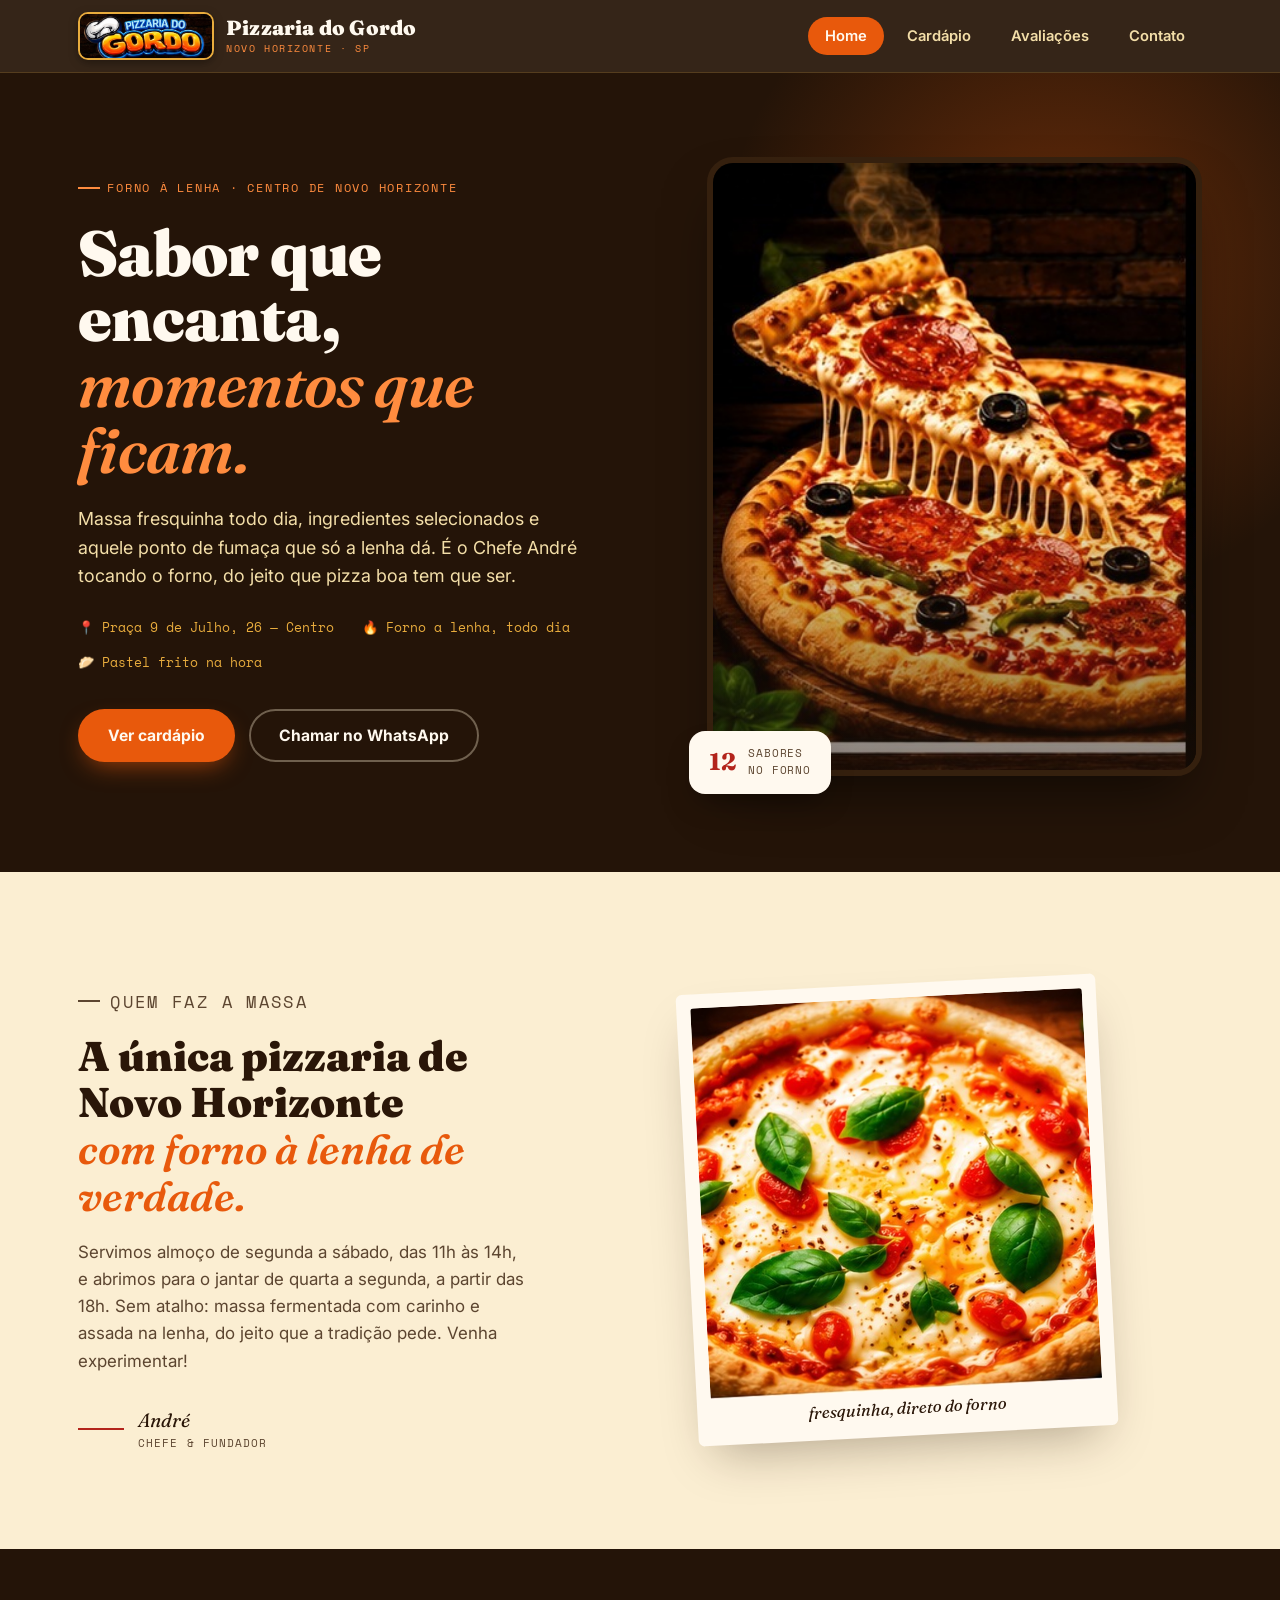
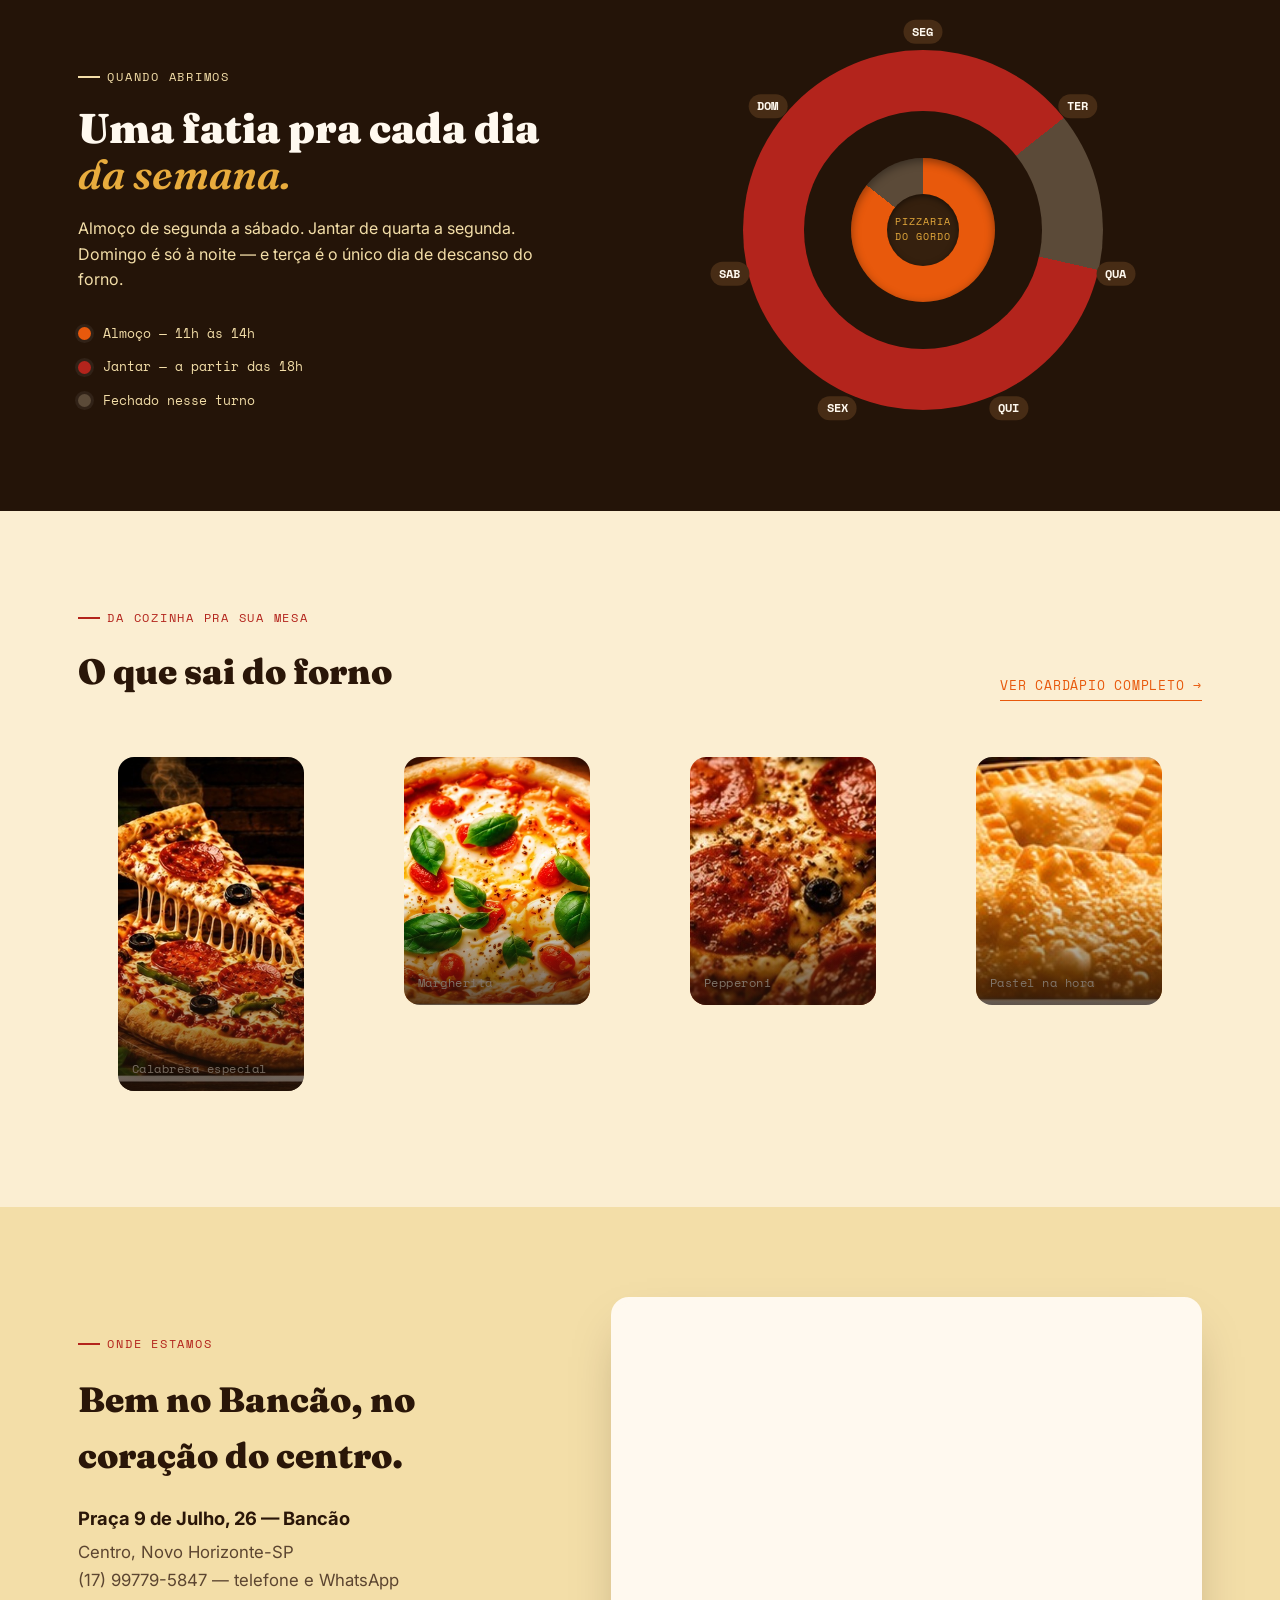
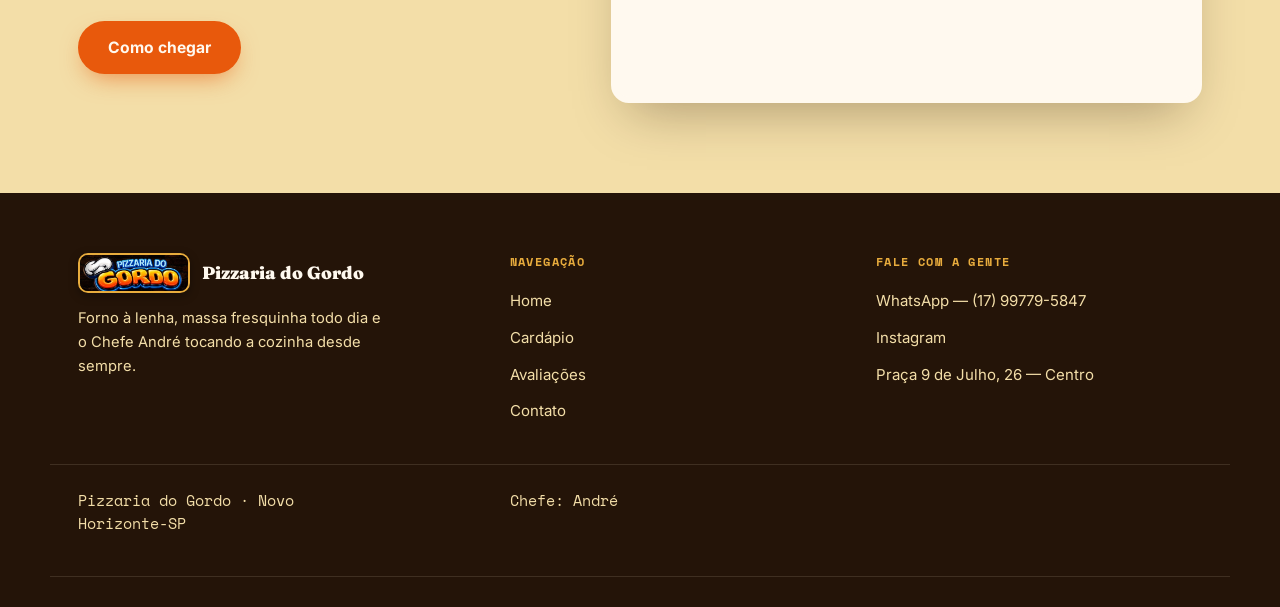
==== commit d4c3d207: "rollback test" ====
--- a/index.html
+++ b/index.html
@@ -5,6 +5,9 @@
     <meta name="viewport" content="width=device-width, initial-scale=1.0">
     <title>Home — Pizzaria Do Gordo</title>
     <script>
+
+        console.log("teste para rollback")
+
         // lê a direção salva (vt-dir) antes da página desenhar, pra saber
         // de que lado o slide deve entrar — some em seguida
         (function () {
--- a/style.css
+++ b/style.css
@@ -109,16 +109,17 @@
   gap:12px;
 }
 .brand-badge{
-  width: 52px;
-  height: 52px;
-  border-radius: 14px;
-  overflow:hidden;
+  height: 48px;
+  border-radius: 10px;
+  overflow: hidden;
   border: 2px solid var(--gold);
   box-shadow: 0 3px 10px rgba(0,0,0,.35);
   flex-shrink:0;
   background: var(--charcoal-2);
-}
-.brand-badge img{ width:100%; height:100%; object-fit:cover; }
+  display: flex;
+  align-items: center;
+}
+.brand-badge img{ height:100%; width:auto; object-fit:contain; display:block; }
 .brand-text{
   color: var(--paper);
   font-family: var(--font-display);
@@ -270,7 +271,7 @@
   box-shadow: 0 30px 60px -20px rgba(0,0,0,.6);
 }
 .hero-photo-frame img{
-  width:100%; height:100%; object-fit:cover; object-position: 15% 35%;
+  width:100%; height:100%; object-fit:cover; object-position: 50% 50%;
 }
 .hero-photo-frame::after{
   content:"";
@@ -632,7 +633,7 @@
   gap: 12px;
   margin-bottom: 14px;
 }
-.footer-brand .brand-badge{ width:44px; height:44px; border-radius:12px; }
+.footer-brand .brand-badge{ height: 40px; border-radius: 10px; }
 .footer-brand span{
   font-family: var(--font-display);
   font-weight:900;
@@ -990,6 +991,9 @@
   .hero{ padding: 56px 0 70px; }
   .hero-chip{ left: 8px; bottom:-14px; padding: 10px 14px; }
   .sobre, .horarios, .galeria, .local{ padding: 64px 0; }
+  .galeria-grid{ grid-template-columns: 1fr; gap: 16px; }
+  .galeria-grid figure{ aspect-ratio: 4/3; }
+  .galeria-grid figure:first-child{ aspect-ratio: 4/3; }
 }
 
 /* ===================================================================
@@ -1151,6 +1155,7 @@
 }
 #carrinho-flutuante.vazio{ transform: translateY(120%); pointer-events: none; }
 .carrinho-info{ font-family: var(--font-mono); font-size: .88rem; }
+.carrinho-acoes{ display: flex; align-items: center; gap: 10px; }
 #carrinho-flutuante button{
   background: var(--ember);
   color: var(--paper);
@@ -1162,6 +1167,14 @@
   transition: background .15s ease, transform .15s ease;
 }
 #carrinho-flutuante button:hover{ background: var(--ember-light); transform: translateY(-1px); }
+#carrinho-flutuante .btn-desfazer{
+  background: transparent;
+  border: 2px solid rgba(251,238,210,.35);
+  color: var(--paper);
+  padding: 10px 16px;
+  font-size: .84rem;
+}
+#carrinho-flutuante .btn-desfazer:hover{ background: transparent; border-color: var(--gold); color: var(--gold); }
 
 /* total no resumo do pedido (contato.html) */
 #resumo-pedido p.resumo-total-linha{
@@ -1171,7 +1184,253 @@
   margin-top: 4px;
 }
 
+@media (max-width: 400px){
+  .wrap{ padding: 0 18px; }
+}
+
+/* ===================================================================
+   HUB DE PIZZAS — Sabores Únicos x Misturar Sabores
+   =================================================================== */
+.modo-oculto{ display: none !important; }
+
+.pizza-hub-head{ margin-bottom: 24px; }
+.pizza-hub-head .eyebrow{ color: var(--tomato); margin-bottom: 14px; }
+.pizza-hub-head h2{
+  font-family: var(--font-display);
+  font-weight: 800;
+  font-size: clamp(1.5rem, 3vw, 2rem);
+  color: var(--ink);
+}
+.pizza-hub-botoes{
+  display: grid;
+  grid-template-columns: 1fr 1fr;
+  gap: 18px;
+}
+.hub-botao{
+  text-align: left;
+  background: var(--paper);
+  border: 2px solid rgba(42,22,8,.1);
+  border-radius: var(--radius);
+  padding: 28px 26px;
+  display: flex;
+  flex-direction: column;
+  gap: 8px;
+  transition: border-color .18s ease, transform .18s ease, box-shadow .18s ease;
+}
+.hub-botao:hover{
+  border-color: var(--ember);
+  transform: translateY(-3px);
+  box-shadow: 0 16px 34px -18px rgba(42,22,8,.35);
+}
+.hub-botao-titulo{
+  font-family: var(--font-display);
+  font-weight: 700;
+  font-size: 1.2rem;
+  color: var(--ink);
+}
+.hub-botao-desc{ font-size: .9rem; color: var(--ink-soft); }
+
+.voltar-hub{
+  background: none;
+  border: none;
+  font-family: var(--font-mono);
+  font-size: .82rem;
+  color: var(--ember);
+  margin-bottom: 22px;
+  padding: 0;
+  cursor: pointer;
+}
+.voltar-hub:hover{ text-decoration: underline; }
+
+.menu-section-outras{ border-top: 1px solid rgba(42,22,8,.08); }
+
+/* ===================================================================
+   CONSTRUTOR DE MISTURA DE SABORES
+   =================================================================== */
+.mistura-intro{ margin-bottom: 24px; }
+.mistura-intro h2{
+  font-family: var(--font-display);
+  font-weight: 800;
+  font-size: clamp(1.4rem, 2.6vw, 1.8rem);
+  color: var(--ink);
+}
+.mistura-intro p{ margin-top: 10px; color: var(--ink-soft); max-width: 62ch; }
+
+.mistura-topo{ display: flex; flex-direction: column; gap: 14px; margin-bottom: 20px; }
+.mistura-tamanhos{ display: flex; flex-wrap: wrap; gap: 10px; }
+.tamanho-toggle{
+  font-family: var(--font-mono);
+  font-size: .78rem;
+  padding: 10px 16px;
+  border-radius: 999px;
+  border: 2px solid rgba(42,22,8,.15);
+  background: var(--paper);
+  color: var(--ink-soft);
+}
+.tamanho-toggle.ativo{ border-color: var(--ember); background: var(--ember); color: var(--paper); }
+
+#busca-sabores-mistura{
+  width: 100%;
+  padding: 12px 16px;
+  border-radius: 12px;
+  border: 1px solid rgba(42,22,8,.2);
+  font-family: var(--font-body);
+  font-size: .96rem;
+  background: var(--paper);
+  color: var(--ink);
+}
+
+.sabores-lista{
+  display: grid;
+  grid-template-columns: repeat(2, 1fr);
+  gap: 8px;
+  max-height: 420px;
+  overflow-y: auto;
+  padding: 4px;
+  border: 1px solid rgba(42,22,8,.1);
+  border-radius: 14px;
+  background: var(--cream-2);
+}
+.sabor-linha{
+  display: flex;
+  align-items: center;
+  gap: 10px;
+  background: var(--paper);
+  border-radius: 10px;
+  padding: 10px 12px;
+  cursor: pointer;
+  font-size: .9rem;
+}
+.sabor-linha input[type="checkbox"]{ width: 17px; height: 17px; accent-color: var(--ember); flex-shrink: 0; }
+.sabor-nome{ flex: 1; color: var(--ink); }
+.sabor-preco{ font-family: var(--font-mono); font-size: .78rem; color: var(--ink-soft); white-space: nowrap; }
+.sabor-linha.desabilitado{ opacity: .4; pointer-events: none; }
+
+.mistura-resumo{
+  margin-top: 20px;
+  background: var(--paper);
+  border-radius: 14px;
+  padding: 18px 20px;
+}
+#mistura-selecionados{ font-size: .92rem; color: var(--ink); }
+#mistura-preco-final{ margin-top: 8px; font-family: var(--font-mono); font-weight: 700; font-size: .9rem; color: var(--tomato); }
+.mistura-resumo .btn{ margin-top: 16px; }
+.mistura-resumo .btn:disabled{ opacity: .4; cursor: not-allowed; }
+
+.minhas-misturas-titulo{
+  font-family: var(--font-display);
+  font-weight: 700;
+  font-size: 1.1rem;
+  color: var(--ink);
+  margin: 30px 0 14px;
+}
+.minhas-misturas-vazio{ font-family: var(--font-mono); font-size: .84rem; color: var(--ink-soft); }
+.mistura-item{
+  display: flex;
+  align-items: center;
+  justify-content: space-between;
+  gap: 14px;
+  background: var(--paper);
+  border-radius: 12px;
+  padding: 12px 16px;
+  margin-bottom: 10px;
+  border: 1px solid rgba(42,22,8,.06);
+}
+.mistura-item-info p{ margin: 0; font-family: var(--font-display); font-weight: 600; font-size: .96rem; color: var(--ink); }
+.mistura-item-info span{ font-family: var(--font-mono); font-size: .76rem; color: var(--ink-soft); }
+
+@media (max-width: 760px){
+  .pizza-hub-botoes{ grid-template-columns: 1fr; }
+  .sabores-lista{ grid-template-columns: 1fr; }
+}
+
+/* ===================================================================
+   HISTÓRICO DE PEDIDOS (contato.html)
+   =================================================================== */
+.historico-secao{
+  background: var(--cream-2);
+  padding: 60px 0 90px;
+}
+.historico-topo{
+  display: flex;
+  justify-content: space-between;
+  align-items: flex-end;
+  gap: 16px;
+  flex-wrap: wrap;
+  margin-bottom: 24px;
+}
+.historico-topo .eyebrow{ color: var(--tomato); margin-bottom: 12px; }
+.historico-topo h2{
+  font-family: var(--font-display);
+  font-weight: 800;
+  font-size: clamp(1.4rem, 3vw, 1.9rem);
+  color: var(--ink);
+}
+#btn-copiar-historico{
+  font-family: var(--font-mono);
+  font-size: .78rem;
+  padding: 10px 18px;
+  border-radius: 999px;
+  border: 2px solid var(--ember);
+  background: transparent;
+  color: var(--ember);
+  white-space: nowrap;
+  flex-shrink: 0;
+}
+#btn-copiar-historico:hover{ background: var(--ember); color: var(--paper); }
+
+#historico-pedidos-lista{ display: flex; flex-direction: column; gap: 14px; }
+.historico-vazio{ font-family: var(--font-mono); font-size: .86rem; color: var(--ink-soft); }
+
+.historico-item{
+  background: var(--paper);
+  border-radius: 14px;
+  padding: 18px 20px;
+  box-shadow: 0 10px 26px -18px rgba(42,22,8,.28);
+  border: 1px solid rgba(42,22,8,.06);
+}
+.historico-item-topo{
+  display: flex;
+  justify-content: space-between;
+  align-items: center;
+  gap: 12px;
+  flex-wrap: wrap;
+}
+.historico-data{ font-family: var(--font-mono); font-size: .76rem; color: var(--ink-soft); }
+.historico-total{ font-family: var(--font-mono); font-weight: 700; font-size: .88rem; color: var(--tomato); }
+.historico-item-lista{ margin-top: 10px; display: flex; flex-direction: column; gap: 4px; }
+.historico-item-lista span{ font-size: .92rem; color: var(--ink); word-break: break-word; }
+
+.historico-item-acoes{ margin-top: 14px; display: flex; gap: 10px; flex-wrap: wrap; }
+.historico-item-acoes button{
+  font-family: var(--font-mono);
+  font-size: .76rem;
+  padding: 8px 14px;
+  border-radius: 999px;
+  border: 2px solid var(--ember);
+  background: transparent;
+  color: var(--ember);
+  transition: background .15s ease, color .15s ease;
+}
+.historico-item-acoes button:hover{ background: var(--ember); color: var(--paper); }
+.historico-item-acoes button.secundario{ border-color: var(--ink-soft); color: var(--ink-soft); }
+.historico-item-acoes button.secundario:hover{ background: var(--ink-soft); color: var(--paper); }
+
+/* responsivo — celular fica em coluna, botões ocupam a largura toda */
+@media (max-width: 640px){
+  .historico-secao{ padding: 44px 0 70px; }
+  .historico-topo{ flex-direction: column; align-items: flex-start; }
+  #btn-copiar-historico{ width: 100%; text-align: center; }
+  .historico-item{ padding: 16px; }
+  .historico-item-topo{ flex-direction: column; align-items: flex-start; gap: 6px; }
+  .historico-item-acoes{ flex-direction: column; }
+  .historico-item-acoes button{ width: 100%; }
+}
+
 @media (max-width: 640px){
   .cat-nav{ top: 0; }
   #carrinho-flutuante{ padding: 12px 16px; flex-wrap: wrap; }
 }
+@media (max-width: 400px){
+  .wrap{ padding: 0 18px; }
+}
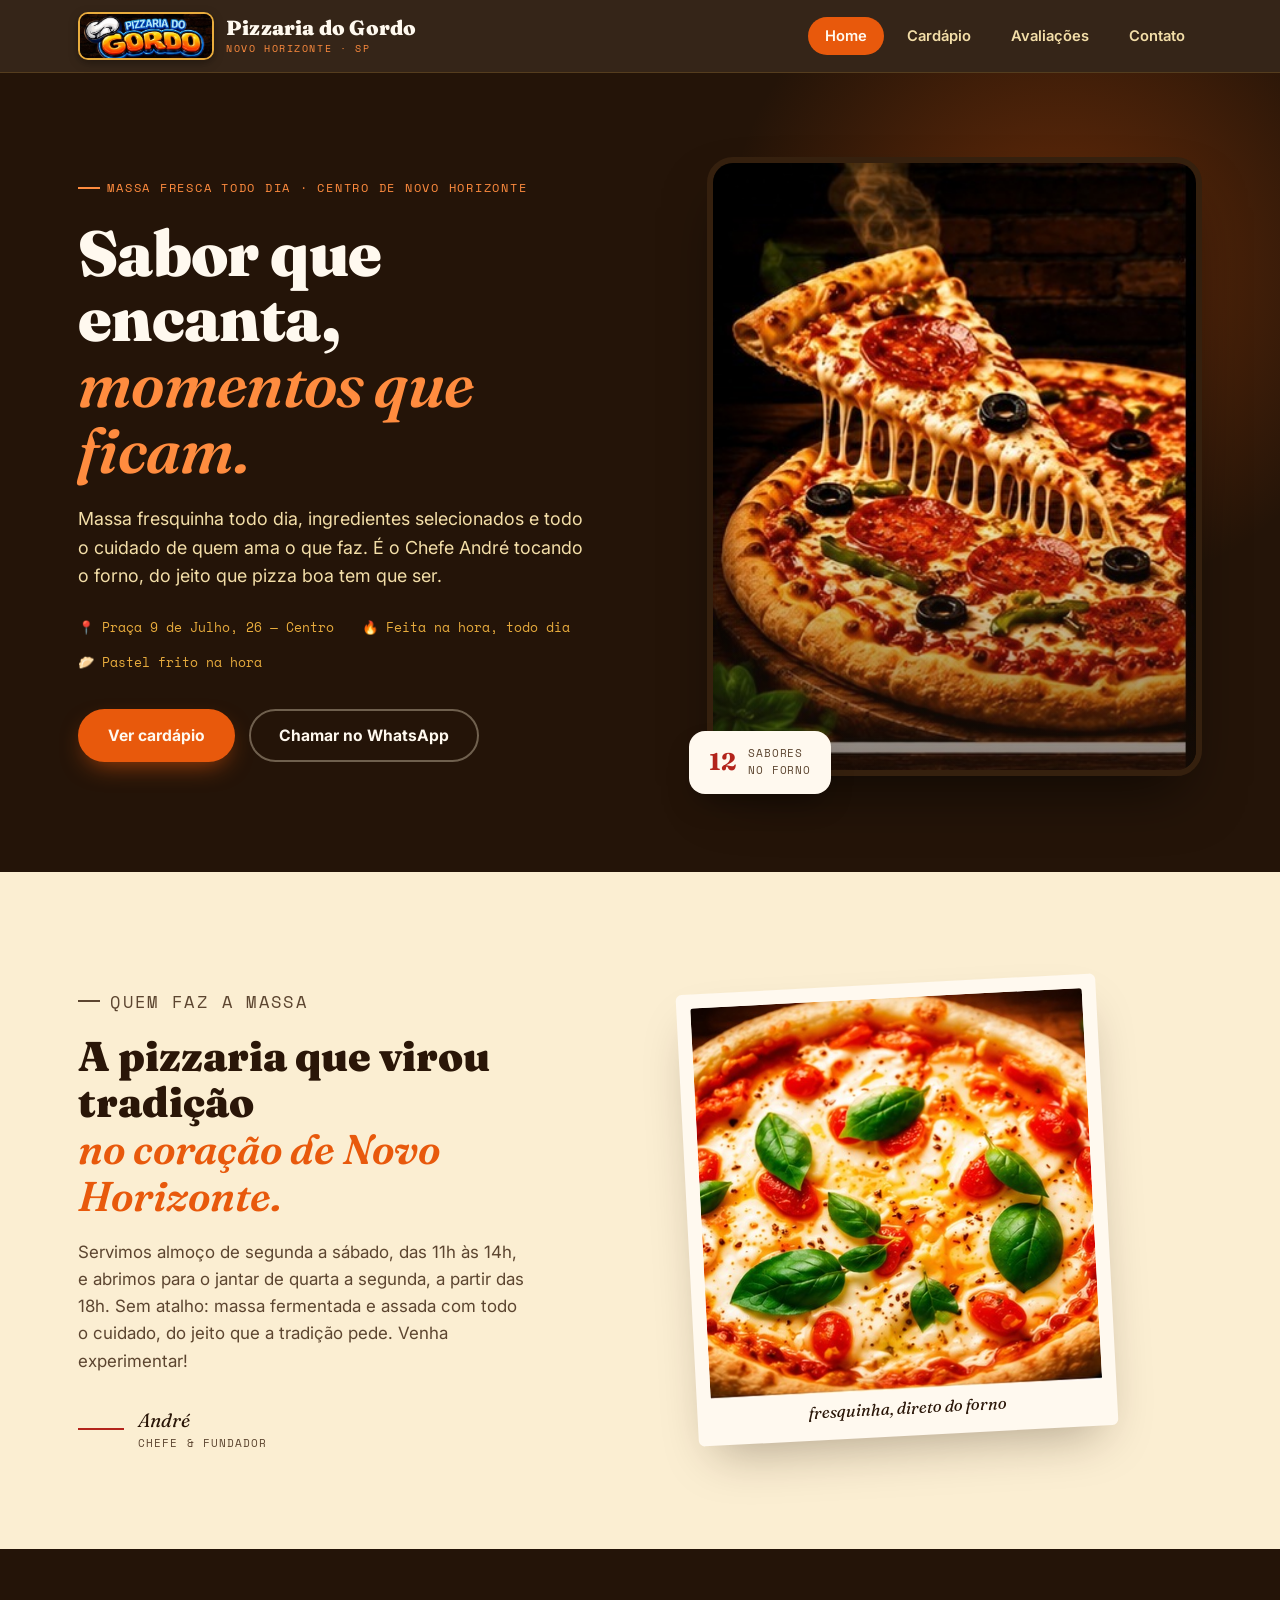
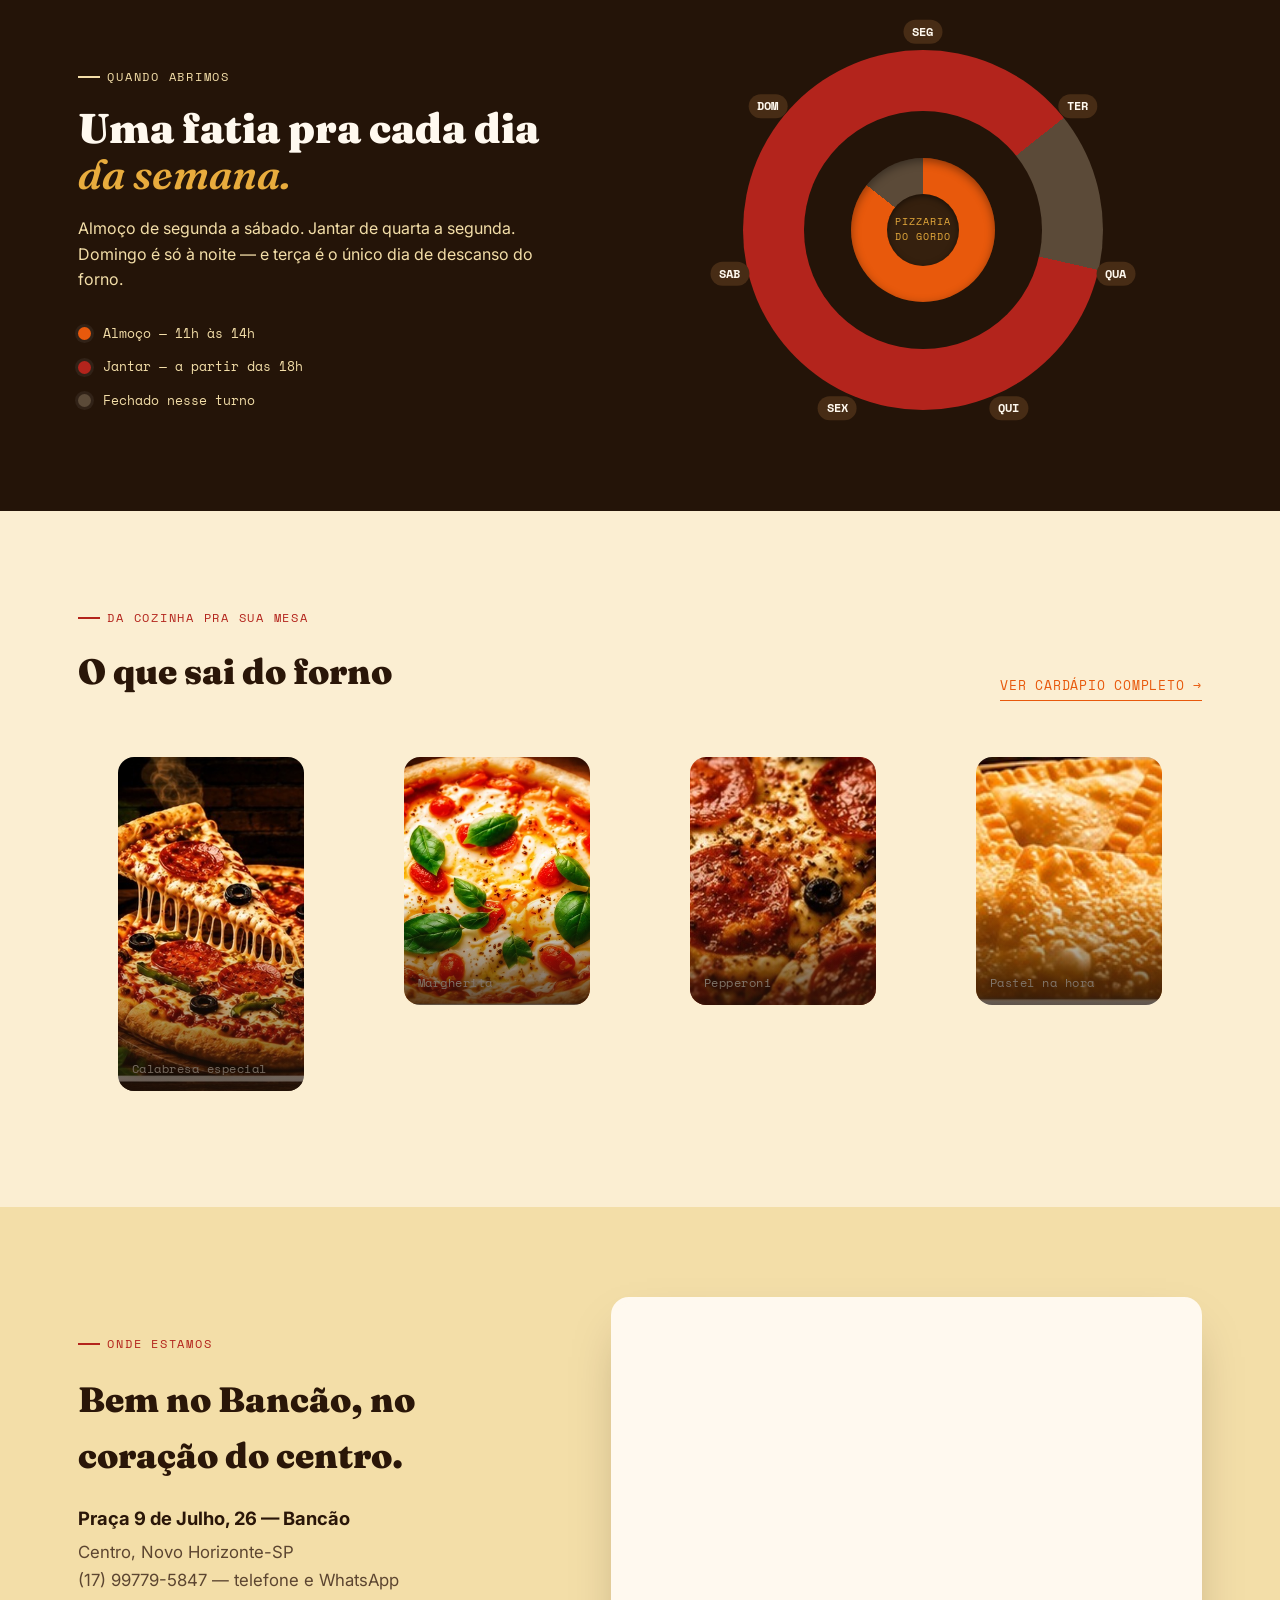
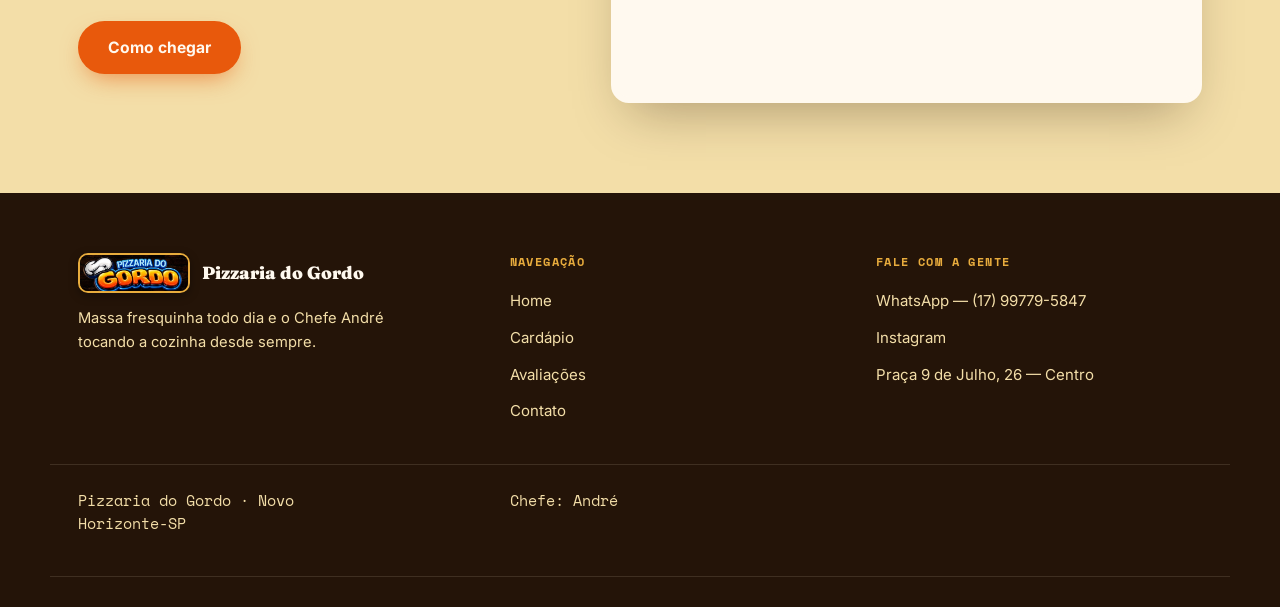
==== commit df1c07a1: "troca de texto; navegação no cardápio" ====
--- a/index.html
+++ b/index.html
@@ -5,9 +5,6 @@
     <meta name="viewport" content="width=device-width, initial-scale=1.0">
     <title>Home — Pizzaria Do Gordo</title>
     <script>
-
-        console.log("teste para rollback")
-
         // lê a direção salva (vt-dir) antes da página desenhar, pra saber
         // de que lado o slide deve entrar — some em seguida
         (function () {
@@ -67,12 +64,12 @@
 <section class="hero">
     <div class="wrap">
         <div class="hero-copy">
-            <p class="eyebrow hero-eyebrow">Forno à lenha · Centro de Novo Horizonte</p>
+            <p class="eyebrow hero-eyebrow">Massa fresca todo dia · Centro de Novo Horizonte</p>
             <h1>Sabor que encanta,<br><em>momentos que ficam.</em></h1>
-            <p class="hero-tagline">Massa fresquinha todo dia, ingredientes selecionados e aquele ponto de fumaça que só a lenha dá. É o Chefe André tocando o forno, do jeito que pizza boa tem que ser.</p>
+            <p class="hero-tagline">Massa fresquinha todo dia, ingredientes selecionados e todo o cuidado de quem ama o que faz. É o Chefe André tocando o forno, do jeito que pizza boa tem que ser.</p>
             <ul class="hero-meta">
                 <li>📍 Praça 9 de Julho, 26 — Centro</li>
-                <li>🔥 Forno a lenha, todo dia</li>
+                <li>🔥 Feita na hora, todo dia</li>
                 <li>🥟 Pastel frito na hora</li>
             </ul>
             <div class="hero-ctas">
@@ -96,8 +93,8 @@
     <div class="wrap">
         <div class="sobre-copy">
             <p class="eyebrow sobre-eyebrow">Quem faz a massa</p>
-            <h2>A única pizzaria de Novo Horizonte<br><em>com forno à lenha de verdade.</em></h2>
-            <p>Servimos almoço de segunda a sábado, das 11h às 14h, e abrimos para o jantar de quarta a segunda, a partir das 18h. Sem atalho: massa fermentada com carinho e assada na lenha, do jeito que a tradição pede. Venha experimentar!</p>
+            <h2>A pizzaria que virou tradição<br><em>no coração de Novo Horizonte.</em></h2>
+            <p>Servimos almoço de segunda a sábado, das 11h às 14h, e abrimos para o jantar de quarta a segunda, a partir das 18h. Sem atalho: massa fermentada e assada com todo o cuidado, do jeito que a tradição pede. Venha experimentar!</p>
             <div class="sobre-signature">
                 <div class="line"></div>
                 <div>
@@ -204,7 +201,7 @@
                 <div class="brand-badge"><img src="imgs/crop_logo.jpg" alt="Logo Pizzaria do Gordo"></div>
                 <span>Pizzaria do Gordo</span>
             </div>
-            <p>Forno à lenha, massa fresquinha todo dia e o Chefe André tocando a cozinha desde sempre.</p>
+            <p>Massa fresquinha todo dia e o Chefe André tocando a cozinha desde sempre.</p>
         </div>
         <div class="footer-col">
             <h3>Navegação</h3>
--- a/style.css
+++ b/style.css
@@ -1,13 +1,13 @@
 /* ===================================================================
    Pizzaria do Gordo — Design System
-   Fogo de chão, massa de forno à lenha: quente, artesanal, sem pressa.
+   Fogo de chão, massa fresquinha: quente, artesanal, sem pressa.
    =================================================================== */
 
 @import url('https://fonts.googleapis.com/css2?family=Fraunces:ital,opsz,wght@0,9..144,500;0,9..144,600;0,9..144,900;1,9..144,600;1,9..144,900&family=Inter:wght@400;500;600;700&family=Space+Mono:wght@400;700&display=swap');
 
 :root{
   /* --- paleta: brasas do forno --- */
-  --charcoal:      #241408;   /* interior do forno à lenha */
+  --charcoal:      #241408;   /* tom de brasa, quente e aconchegante */
   --charcoal-2:     #35200e;  /* madeira queimada, um tom acima */
   --charcoal-3:     #472c15;  /* borda / hover sobre escuro */
   --ember:          #e8590c;  /* brasa viva — cor de ação */
@@ -1434,3 +1434,44 @@
 @media (max-width: 400px){
   .wrap{ padding: 0 18px; }
 }
+
+/* ===================================================================
+   HUB DE ALIMENTOS — tela inicial do cardápio (escolher o que pedir)
+   =================================================================== */
+.alimento-grid{
+  display: grid;
+  grid-template-columns: repeat(auto-fill, minmax(220px, 1fr));
+  gap: 14px;
+}
+.alimento-botao{
+  text-align: left;
+  background: var(--paper);
+  border: 2px solid rgba(42,22,8,.1);
+  border-radius: 14px;
+  padding: 20px 20px;
+  display: flex;
+  flex-direction: column;
+  gap: 6px;
+  transition: border-color .18s ease, transform .18s ease, box-shadow .18s ease;
+}
+.alimento-botao:hover{
+  border-color: var(--ember);
+  transform: translateY(-3px);
+  box-shadow: 0 14px 28px -16px rgba(42,22,8,.35);
+}
+.alimento-botao-titulo{
+  font-family: var(--font-display);
+  font-weight: 700;
+  font-size: 1.05rem;
+  color: var(--ink);
+}
+.alimento-botao-desc{
+  font-family: var(--font-mono);
+  font-size: .76rem;
+  color: var(--ink-soft);
+}
+
+@media (max-width: 640px){
+  .alimento-grid{ grid-template-columns: repeat(auto-fill, minmax(150px, 1fr)); gap: 10px; }
+  .alimento-botao{ padding: 16px; }
+}
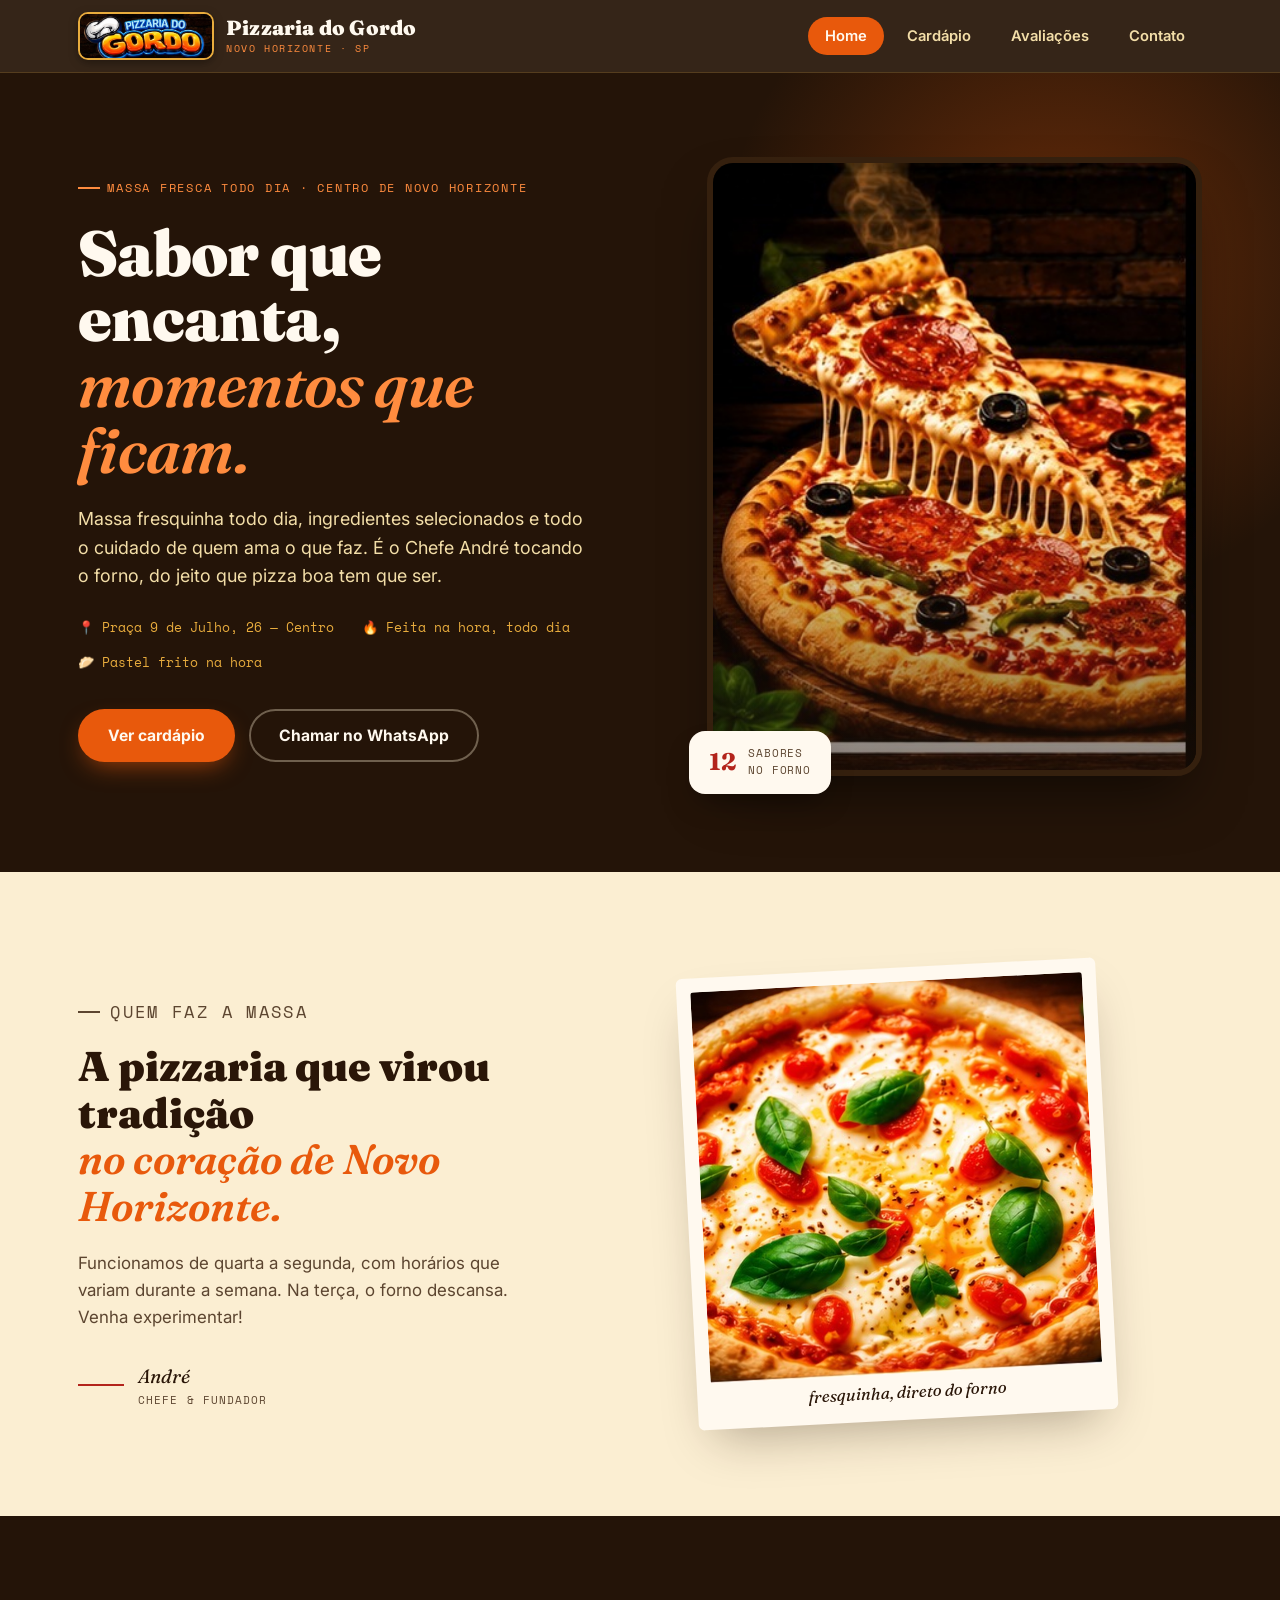
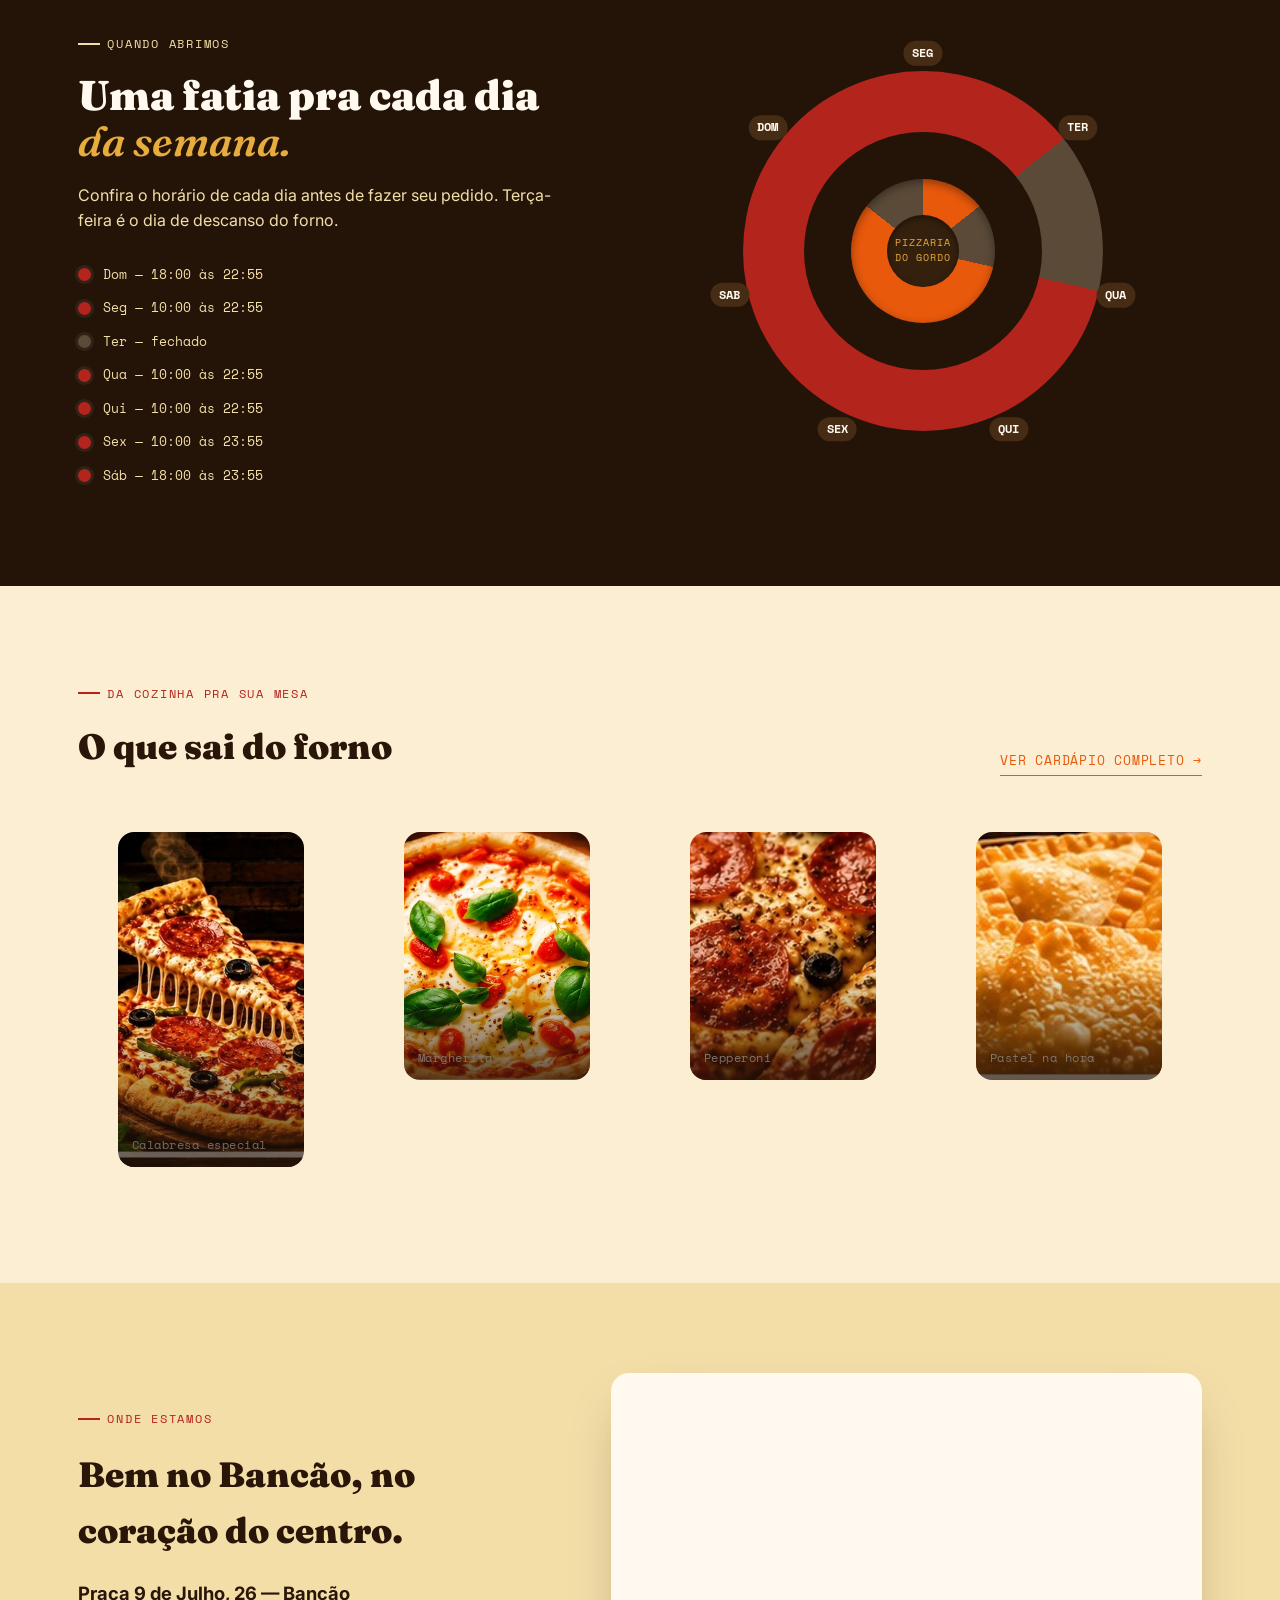
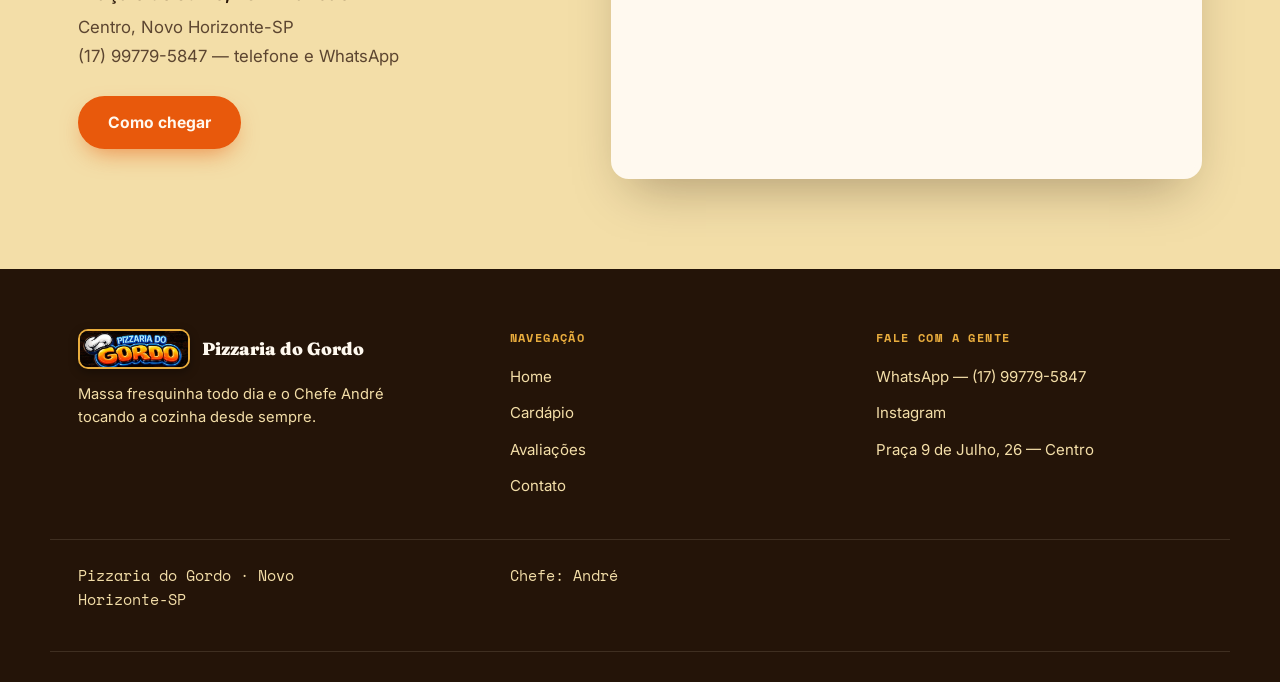
==== commit a722ee96: "horários e aba de avaliações arrumados" ====
--- a/index.html
+++ b/index.html
@@ -30,7 +30,7 @@
         .wheel-inner{
             background: conic-gradient(
                 var(--ember)    0deg     51.43deg,   /* SEG almoço */
-                var(--ember)    51.43deg 102.86deg,  /* TER almoço */
+                var(--dot-off)  51.43deg 102.86deg,  /* TER fechado */
                 var(--ember)    102.86deg 154.29deg, /* QUA almoço */
                 var(--ember)    154.29deg 205.71deg, /* QUI almoço */
                 var(--ember)    205.71deg 257.14deg, /* SEX almoço */
@@ -94,7 +94,7 @@
         <div class="sobre-copy">
             <p class="eyebrow sobre-eyebrow">Quem faz a massa</p>
             <h2>A pizzaria que virou tradição<br><em>no coração de Novo Horizonte.</em></h2>
-            <p>Servimos almoço de segunda a sábado, das 11h às 14h, e abrimos para o jantar de quarta a segunda, a partir das 18h. Sem atalho: massa fermentada e assada com todo o cuidado, do jeito que a tradição pede. Venha experimentar!</p>
+            <p>Funcionamos de quarta a segunda, com horários que variam durante a semana. Na terça, o forno descansa. Venha experimentar!</p>
             <div class="sobre-signature">
                 <div class="line"></div>
                 <div>
@@ -115,11 +115,15 @@
         <div class="horarios-copy">
             <p class="eyebrow horarios-eyebrow">Quando abrimos</p>
             <h2>Uma fatia pra cada dia<br><em>da semana.</em></h2>
-            <p>Almoço de segunda a sábado. Jantar de quarta a segunda. Domingo é só à noite — e terça é o único dia de descanso do forno.</p>
+            <p>Confira o horário de cada dia antes de fazer seu pedido. Terça-feira é o dia de descanso do forno.</p>
             <ul class="legenda">
-                <li><span class="dot dot-almoco"></span> Almoço — 11h às 14h</li>
-                <li><span class="dot dot-jantar"></span> Jantar — a partir das 18h</li>
-                <li><span class="dot dot-off"></span> Fechado nesse turno</li>
+                <li><span class="dot dot-jantar"></span> Dom — 18:00 às 22:55</li>
+                <li><span class="dot dot-jantar"></span> Seg — 10:00 às 22:55</li>
+                <li><span class="dot dot-off"></span> Ter — fechado</li>
+                <li><span class="dot dot-jantar"></span> Qua — 10:00 às 22:55</li>
+                <li><span class="dot dot-jantar"></span> Qui — 10:00 às 22:55</li>
+                <li><span class="dot dot-jantar"></span> Sex — 10:00 às 23:55</li>
+                <li><span class="dot dot-jantar"></span> Sáb — 18:00 às 23:55</li>
             </ul>
         </div>
         <div class="wheel-holder">
--- a/style.css
+++ b/style.css
@@ -913,8 +913,44 @@
 }
 
 /* ===================================================================
-   AVALIAÇÕES — em manutenção
-   =================================================================== */
+   AVALIAÇÕES
+   =================================================================== */
+.avaliacoes-hero{ background:var(--charcoal); color:var(--paper); padding:82px 0 112px; }
+.avaliacoes-hero .eyebrow{ color:var(--ember-light); margin-bottom:16px; }
+.avaliacoes-hero h1{ font-family:var(--font-display); font-size:clamp(2.2rem,5vw,4rem); line-height:1; font-weight:900; }
+.avaliacoes-hero h1 em{ color:var(--gold); font-weight:600; }
+.avaliacoes-hero p:last-child{ color:var(--cream-2); max-width:52ch; margin-top:18px; }
+.avaliacoes-page{ background:var(--cream); padding:0 0 88px; }
+.avaliacoes-resumo{ transform:translateY(-42px); background:var(--paper); border-radius:var(--radius); padding:23px 28px; display:flex; align-items:center; justify-content:space-between; gap:24px; box-shadow:0 18px 40px -24px rgba(42,22,8,.4); }
+.nota-destaque{ display:flex; align-items:center; gap:16px; }
+.nota-destaque strong{ font-family:var(--font-display); color:var(--tomato); font-size:3rem; line-height:1; }
+.nota-destaque p,.fonte-google{ margin:3px 0 0; color:var(--ink-soft); font-size:.84rem; }
+.fonte-google{ max-width:45ch; text-align:right; }
+.fonte-google a{ color:var(--ember); font-weight:700; }
+.estrelas{ display:block; color:var(--gold); font-size:1rem; letter-spacing:2px; line-height:1.2; }
+.avaliacoes-conteudo{ display:grid; grid-template-columns:minmax(0,1.35fr) minmax(300px,.65fr); gap:46px; align-items:start; }
+.secao-titulo .eyebrow,.form-avaliacao-card .eyebrow{ color:var(--tomato); margin-bottom:10px; }
+.secao-titulo h2,.form-avaliacao-card h2{ font-family:var(--font-display); font-weight:800; color:var(--ink); font-size:1.65rem; }
+.avaliacoes-grid{ display:grid; grid-template-columns:repeat(2,minmax(0,1fr)); gap:16px; margin-top:24px; }
+.avaliacao-card{ background:var(--paper); border-radius:14px; padding:22px; box-shadow:0 10px 26px -18px rgba(42,22,8,.28); }
+.avaliacao-topo{ display:flex; align-items:center; gap:10px; }
+.avaliacao-topo strong{ display:block; color:var(--ink); font-size:.94rem; }
+.avatar{ width:36px; height:36px; display:grid; place-items:center; border-radius:50%; background:var(--cream-2); color:var(--ember); font-family:var(--font-display); font-weight:800; }
+.avaliacao-card > p{ color:var(--ink); margin:17px 0 13px; line-height:1.6; font-size:.96rem; }
+.avaliacao-card small{ color:var(--ink-soft); font-family:var(--font-mono); font-size:.68rem; }
+.form-avaliacao-card{ background:var(--paper); border-radius:var(--radius); padding:28px; box-shadow:0 18px 40px -24px rgba(42,22,8,.4); }
+.form-intro{ color:var(--ink-soft); font-size:.92rem; margin:9px 0 22px; }
+#form-avaliacao label,#form-avaliacao legend{ display:block; font-family:var(--font-mono); font-size:.72rem; letter-spacing:.08em; text-transform:uppercase; color:var(--ink-soft); margin:18px 0 7px; }
+#form-avaliacao input[type="text"],#form-avaliacao textarea{ width:100%; border:1px solid rgba(42,22,8,.2); border-radius:10px; padding:11px 12px; font:inherit; color:var(--ink); background:var(--cream); resize:vertical; }
+#form-avaliacao input:focus,#form-avaliacao textarea:focus{ outline:2px solid var(--ember); outline-offset:1px; }
+.campo-nota{ margin:18px 0 0; padding:0; border:0; }
+.campo-nota legend{ margin:0 0 7px !important; }
+.seletor-estrelas{ display:flex; flex-direction:row-reverse; justify-content:flex-end; gap:3px; }
+.seletor-estrelas input{ position:absolute; opacity:0; }
+.seletor-estrelas label{ margin:0 !important; color:#cbbfae !important; font-family:inherit !important; font-size:2rem !important; line-height:1; letter-spacing:0 !important; cursor:pointer; transition:color .15s ease,transform .15s ease; }
+.seletor-estrelas input:checked ~ label,.seletor-estrelas label:hover,.seletor-estrelas label:hover ~ label{ color:var(--gold) !important; transform:scale(1.06); }
+#form-avaliacao .btn{ margin-top:22px; }
+.feedback-avaliacao{ min-height:1.3em; margin:12px 0 0; color:var(--ember); font-size:.88rem; font-weight:600; }
 .maintenance{
   background: var(--charcoal);
   min-height: 56vh;
@@ -970,10 +1006,15 @@
 
 @media (max-width: 900px){
   .contato-grid .wrap, .contato-endereco .wrap{ grid-template-columns: 1fr; }
+  .avaliacoes-conteudo{ grid-template-columns:1fr; }
 }
 @media (max-width: 640px){
   .menu-item{ padding: 14px 18px; }
   .page-hero{ padding: 56px 0 52px; }
+  .avaliacoes-hero{ padding:62px 0 90px; }
+  .avaliacoes-resumo{ margin:0 16px; transform:translateY(-30px); display:block; }
+  .fonte-google{ text-align:left; margin-top:14px; }
+  .avaliacoes-grid{ grid-template-columns:1fr; }
 }
 @media (max-width: 980px){
   .hero .wrap, .sobre .wrap, .horarios .wrap, .local .wrap{
